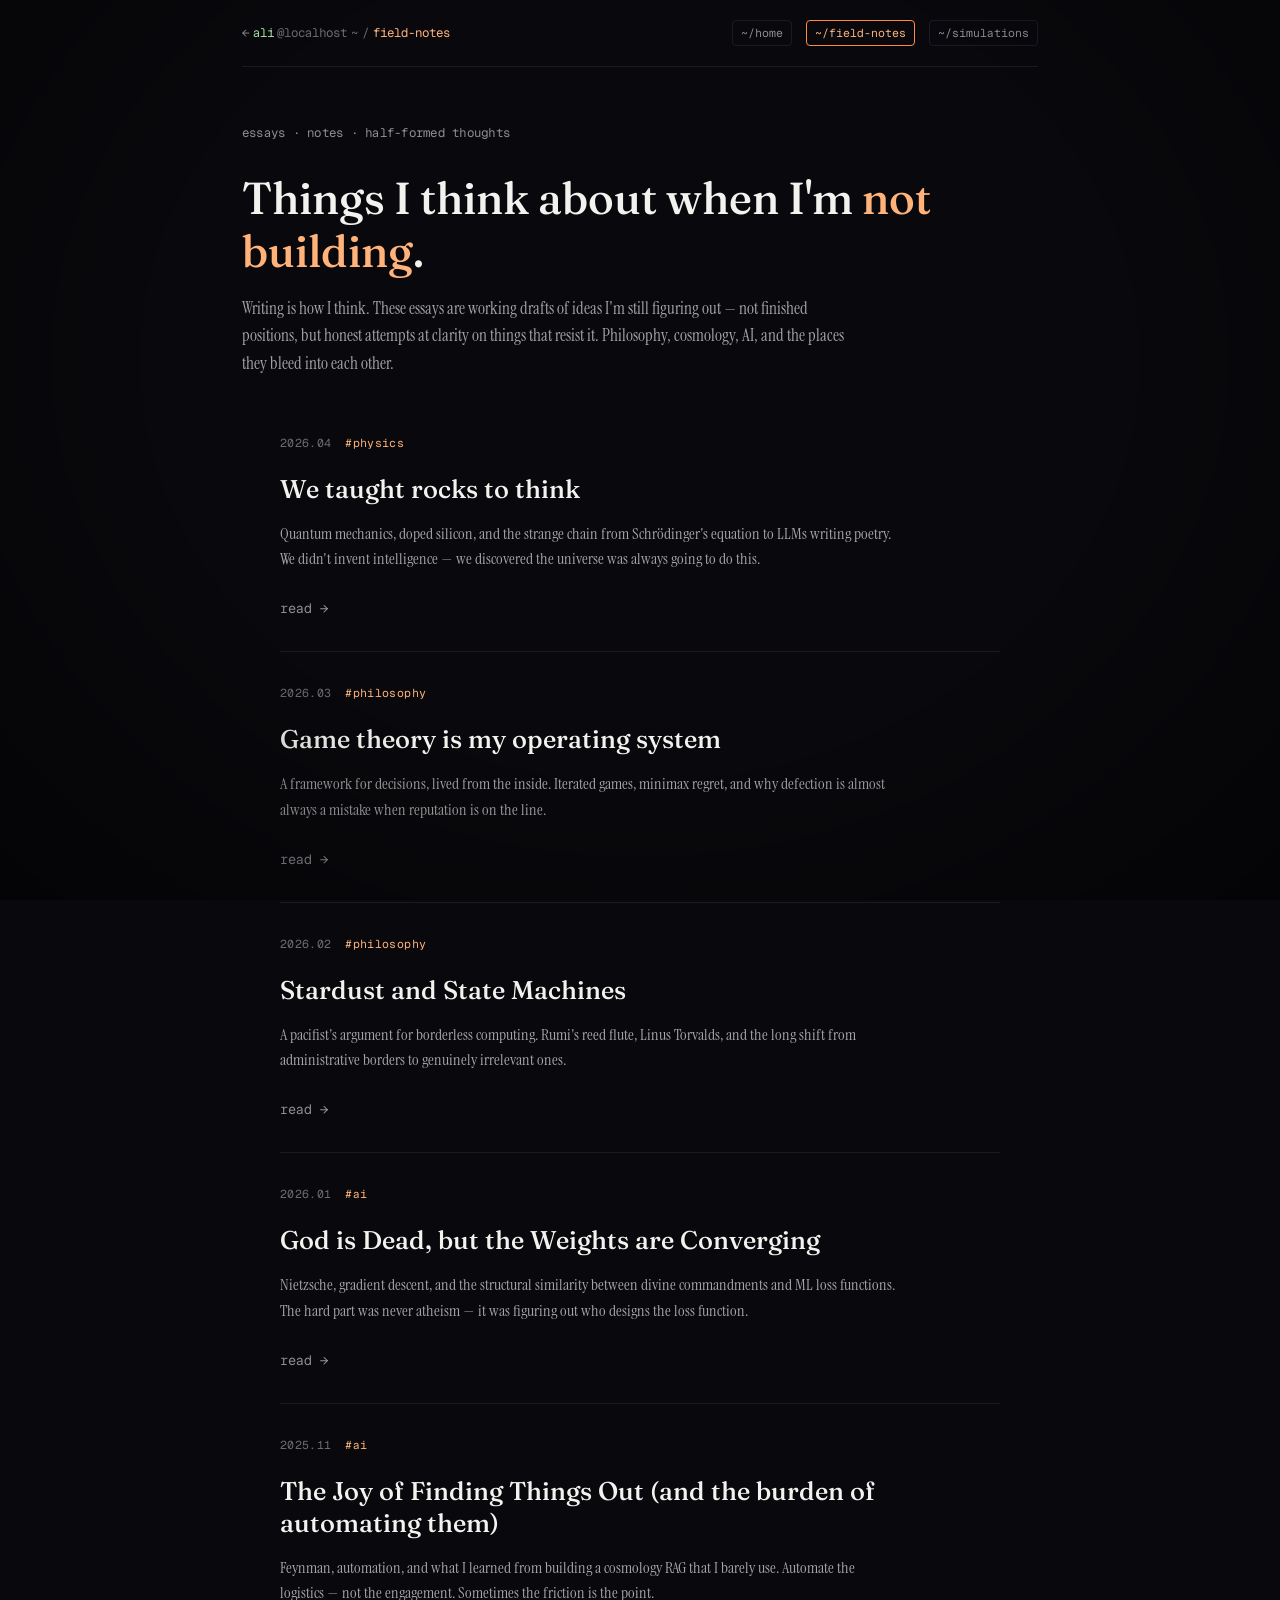
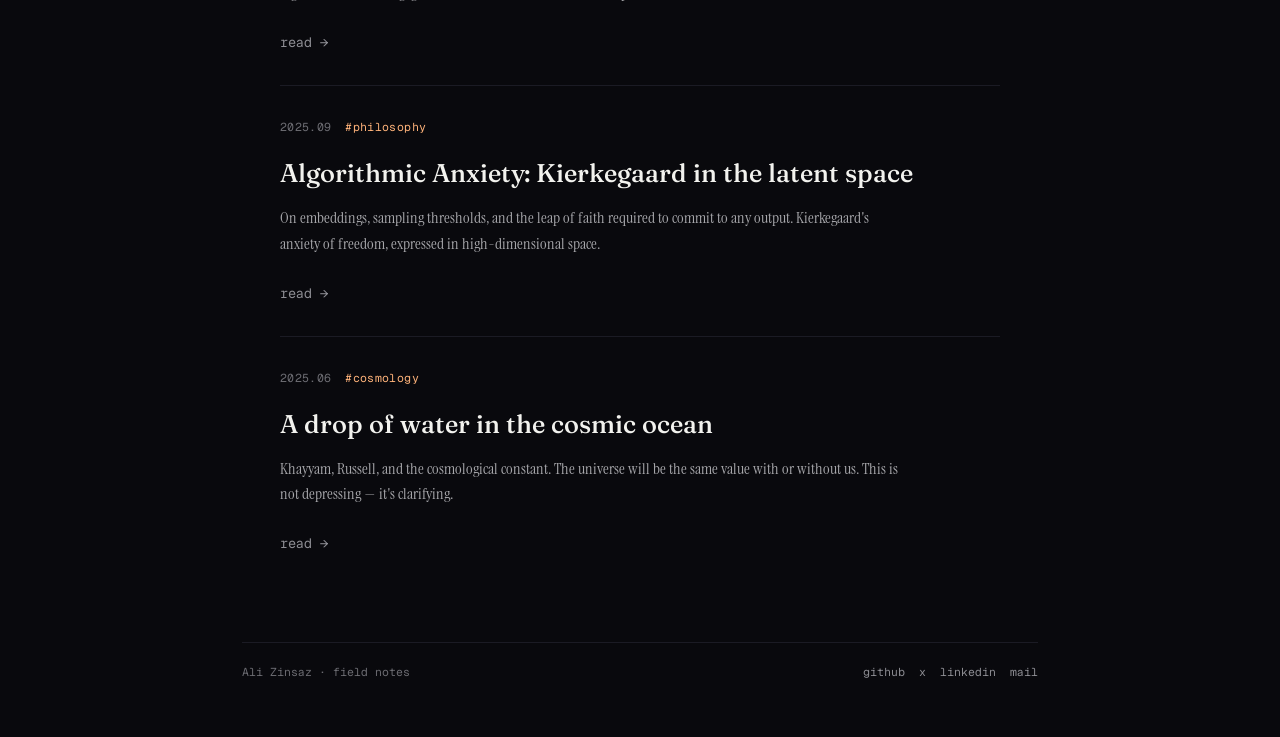
==== field-notes/index.html @ 1e5ad289 "Good Old First Commit" ====
<!doctype html>
<html lang="en">
<head>
  <meta charset="utf-8" />
  <meta name="viewport" content="width=device-width, initial-scale=1" />
  <title>Field Notes — Ali Zinsaz</title>
  <meta name="description" content="Essays on philosophy, AI, physics, cosmology, and the things I think about when I'm not building things." />
  <meta name="color-scheme" content="dark" />

  <meta property="og:type" content="website" />
  <meta property="og:title" content="Field Notes — Ali Zinsaz" />
  <meta property="og:description" content="Essays on philosophy, AI, physics, and the boundaries between them." />

  <link rel="preconnect" href="https://fonts.googleapis.com">
  <link rel="preconnect" href="https://fonts.gstatic.com" crossorigin>
  <link href="https://fonts.googleapis.com/css?family=Fraunces:400,500,600,400italic|Instrument+Serif:400,400italic|Geist:400,500,600,700|Geist+Mono:400,500,600&display=swap" rel="stylesheet">

  <link rel="stylesheet" href="../css/tokens.css" />
  <link rel="stylesheet" href="../css/layout.css" />
  <link rel="stylesheet" href="../css/effects.css" />
  <link rel="stylesheet" href="../css/pages.css" />
</head>
<body>

  <a class="skip-link" href="#main">skip to content</a>

  <main id="main" class="pg-page">

    <nav class="pg-nav" aria-label="site navigation">
      <div class="pg-breadcrumb">
        <a href="../index.html" class="pg-back" aria-label="home">←</a>
        <span class="pb-host">ali</span><span class="pb-sep">@localhost</span>
        <span class="pb-sep">~</span><span class="pb-sep">/</span><span class="pb-path">field-notes</span>
      </div>
      <div class="pg-worlds" role="list">
        <a href="../index.html" role="listitem">~/home</a>
        <a href="index.html" class="active" role="listitem">~/field-notes</a>
        <a href="../simulations/index.html" role="listitem">~/simulations</a>
      </div>
    </nav>

    <header class="pg-hero">
      <p class="pg-hero-id">essays · notes · half-formed thoughts</p>
      <h1>Things I think about when I'm <span class="ac">not building</span>.</h1>
      <p class="pg-hero-lede">
        Writing is how I think. These essays are working drafts of ideas I'm still figuring out —
        not finished positions, but honest attempts at clarity on things that resist it.
        Philosophy, cosmology, AI, and the places they bleed into each other.
      </p>
    </header>

    <section class="pg-postlist" id="postlist" aria-label="essays"></section>

    <footer class="pg-footer">
      <span>Ali Zinsaz · field notes</span>
      <nav class="pg-footer-links" aria-label="social">
        <a href="https://github.com/azinsaz" target="_blank" rel="noopener me">github</a>
        <a href="https://x.com/azinsaz" target="_blank" rel="noopener me">x</a>
        <a href="https://www.linkedin.com/in/ali-zinsaz/" target="_blank" rel="noopener me">linkedin</a>
        <a href="mailto:azinsaz@gmail.com">mail</a>
      </nav>
    </footer>

  </main>

  <script src="../js/data.js"></script>
  <script>
    (function () {
      const list = document.getElementById('postlist');
      list.innerHTML = DATA.essays.map(e => `
        <a class="pg-postcard" href="${e.href.replace('field-notes/', '')}">
          <div class="pg-postcard-meta">
            <span>${e.date}</span>
            <span class="tag">#${e.tag}</span>
          </div>
          <h2 class="pg-postcard-h">${e.title}</h2>
          <p class="pg-postcard-excerpt">${e.excerpt || ''}</p>
          <span class="pg-postcard-arrow">read →</span>
        </a>
      `).join('');
    })();
  </script>
</body>
</html>
---- css/tokens.css ----
/* ─────────────────────────────────────────────────────
   tokens.css — design tokens, reset, base typography
───────────────────────────────────────────────────── */

:root {
  /* ── Surfaces ── named for the cosmic depth they represent ── */
  --void:       #09090d;  /* background of background */
  --subatomic:  #0d0d12;  /* cards, sidebar paint */
  --dust:       #12121a;  /* interactive surfaces */
  --nebula:     #1a1a24;  /* pressed states, pills */

  /* ── Hairlines ── the thin lines that hold the universe together ── */
  --horizon:    #1b1b24;  /* default hairline */
  --parallax:   #262632;  /* emphasized rule */

  /* ── Light ── text at decreasing luminosity ── */
  --photon:     #f2f2ee;  /* primary text */
  --starlight:  #a6a6aa;  /* secondary text */
  --moonlight:  #8d8d93;  /* tertiary text — AA on void (5.5:1) and on dust/nebula */
  --cmb:        #6c6c72;  /* faint; reserved for non-text decoration only */

  /* ── Back-compat aliases so existing declarations keep working ── */
  --bg:     var(--void);
  --bg-1:   var(--subatomic);
  --bg-2:   var(--dust);
  --bg-3:   var(--nebula);
  --rule:   var(--horizon);
  --rule-2: var(--parallax);
  --fg:     var(--photon);
  --fg-2:   var(--starlight);
  --fg-3:   var(--moonlight);
  --fg-4:   var(--cmb);

  /* Accent — saturated amber (active, pending, warning) */
  --accent:      #ff8a3c;
  --accent-2:    #e06a1a;
  --accent-text: #ffb37a;
  --accent-g:    rgba(255, 138, 60, 0.14);  /* glow */
  --accent-d:    rgba(255, 138, 60, 0.28);  /* dim */

  /* Secondary — phosphor green (ok, stable, settled) */
  --ok:          #84e88a;
  --ok-text:     #a8efaa;
  --ok-g:        rgba(132, 232, 138, 0.12);
  --ok-d:        rgba(132, 232, 138, 0.22);

  /* Fonts */
  --font-ui:      'Geist', -apple-system, BlinkMacSystemFont, "Segoe UI", sans-serif;
  --font-display: 'Fraunces', 'Instrument Serif', Georgia, serif;
  --font-serif:   'Instrument Serif', Georgia, serif;
  --font-mono:    'Geist Mono', ui-monospace, "SF Mono", Menlo, Consolas, monospace;

  /* Easing + motion */
  --ease: cubic-bezier(0.2, 0.7, 0.2, 1);

  /* Density: tight */
  --gap-xxs: 4px;
  --gap-xs:  6px;
  --gap-s:   10px;
  --gap-m:   14px;
  --gap-l:   20px;
  --gap-xl:  32px;
  --gap-xxl: 56px;

  /* Dimensions */
  --sb-w:    280px;
  --main-w:  860px;
  --content-w: 860px;
}

/* ── Reset ─────────────────────────────────────── */
*, *::before, *::after { box-sizing: border-box; }
html, body { margin: 0; padding: 0; }
button { background: none; border: 0; padding: 0; color: inherit; font: inherit; cursor: pointer; }
input { font: inherit; color: inherit; }
ul, ol { margin: 0; padding: 0; list-style: none; }
a { color: inherit; text-decoration: none; }

/* ── Base ──────────────────────────────────────── */
html {
  background: var(--bg);
  color-scheme: dark;
}
body {
  background: var(--bg);
  color: var(--fg);
  font-family: var(--font-ui);
  font-size: 15px;
  line-height: 1.55;
  -webkit-font-smoothing: antialiased;
  -moz-osx-font-smoothing: grayscale;
  font-feature-settings: 'ss01', 'ss02';
  min-height: 100vh;
  overflow-x: hidden;
}

::selection { background: var(--accent); color: #0a0500; }

/* Scrollbars (main) */
::-webkit-scrollbar { width: 8px; height: 8px; }
::-webkit-scrollbar-track { background: transparent; }
::-webkit-scrollbar-thumb { background: var(--rule-2); border-radius: 4px; }
::-webkit-scrollbar-thumb:hover { background: var(--fg-4); }

/* Focus */
:focus-visible {
  outline: 2px solid var(--accent);
  outline-offset: 2px;
  border-radius: 2px;
}
.terminal:focus-within { outline: none; }
input:focus { outline: none; }

/* Skip link (a11y) */
.skip-link {
  position: absolute;
  left: -9999px;
  top: 0;
  padding: 10px 16px;
  background: var(--accent);
  color: #0a0500;
  font-family: var(--font-mono);
  font-size: 12px;
  font-weight: 600;
  z-index: 999;
  border-radius: 0 0 4px 0;
}
.skip-link:focus { left: 0; }

/* Reduced motion */
@media (prefers-reduced-motion: reduce) {
  *, *::before, *::after {
    animation-duration: 0.01ms !important;
    animation-iteration-count: 1 !important;
    transition-duration: 0.01ms !important;
    scroll-behavior: auto !important;
  }
}

/* kbd base */
kbd {
  font-family: var(--font-mono);
  font-size: 10.5px;
  background: var(--bg-2);
  border: 1px solid var(--rule-2);
  padding: 1px 5px;
  border-radius: 3px;
  color: var(--fg-2);
  vertical-align: baseline;
  letter-spacing: 0.02em;
}
---- css/layout.css ----
/* ─────────────────────────────────────────────────────
   layout.css — page structure & components
───────────────────────────────────────────────────── */

/* ══ Page ══════════════════════════════════════════════ */
.page {
  min-height: 100vh;
  position: relative;
  background: transparent;
}

/* ══ Kernel window — floating OS-style window ═══════════
   Sits bottom-right with macOS-style traffic-light buttons. Three states:
     default   — full window with title bar + log + uptime footer
     .is-min   — minimized; only the title bar is visible
     .is-closed — completely hidden (reopener button shown instead)
     .is-max   — expanded to a larger size
*/
.kwin {
  position: fixed;
  bottom: 22px;
  right: 22px;
  z-index: 60;
  width: 300px;
  background: color-mix(in srgb, var(--bg-1) 95%, transparent);
  backdrop-filter: blur(12px);
  -webkit-backdrop-filter: blur(12px);
  border: 1px solid var(--rule-2);
  border-radius: 8px;
  box-shadow:
    0 1px 0 rgba(255, 255, 255, 0.03) inset,
    0 28px 60px -24px rgba(0, 0, 0, 0.75);
  overflow: hidden;
  font-family: var(--font-mono);
  transition:
    width 0.28s var(--ease),
    height 0.28s var(--ease),
    top 0.28s var(--ease),
    left 0.28s var(--ease),
    bottom 0.28s var(--ease),
    right 0.28s var(--ease),
    transform 0.28s var(--ease),
    border-radius 0.28s var(--ease);
  display: flex;
  flex-direction: column;
}
.kwin.is-closed { display: none; }
.kwin.is-min .kwin-body { display: none; }

/* ── Backdrop ── shown only with the modal-expanded window */
.kwin-backdrop {
  position: fixed;
  inset: 0;
  z-index: 65;
  background: rgba(6, 6, 10, 0.55);
  backdrop-filter: blur(6px);
  -webkit-backdrop-filter: blur(6px);
  animation: kwinBackdropIn 0.22s var(--ease);
}
.kwin-backdrop[hidden] { display: none; }
@keyframes kwinBackdropIn { from { opacity: 0; } to { opacity: 1; } }

/* ── Expanded modal state ── centered, larger fonts, more breathing room */
.kwin.is-max {
  top: 50%;
  left: 50%;
  bottom: auto;
  right: auto;
  transform: translate(-50%, -50%);
  width: min(760px, calc(100vw - 48px));
  z-index: 70;
  border-radius: 10px;
  box-shadow:
    0 1px 0 rgba(255, 255, 255, 0.04) inset,
    0 36px 100px rgba(0, 0, 0, 0.75),
    0 0 0 1px rgba(255, 138, 60, 0.06);
}
.kwin.is-max .kwin-bar {
  padding: 12px 18px;
  gap: 16px;
}
.kwin.is-max .kw-light {
  width: 14px; height: 14px;
}
.kwin.is-max .kw-light .kw-glyph { font-size: 11px; }
.kwin.is-max .kwin-title { font-size: 12.5px; letter-spacing: 0.06em; }
.kwin.is-max .kwin-status { font-size: 10px; }
.kwin.is-max .kwin-log {
  max-height: 62vh;
  font-size: 14px;
  line-height: 1.8;
  padding: 22px 28px 18px;
}
.kwin.is-max .kwin-foot {
  padding: 12px 28px 16px;
  font-size: 12.5px;
}
.kwin.is-max .kwin-uptime::after {
  font-size: 12px;
}
.kwin::before {
  content: '';
  position: absolute;
  top: 0; left: 0; right: 0;
  height: 1px;
  background: linear-gradient(90deg, transparent, var(--accent-d), transparent);
  pointer-events: none;
  z-index: 2;
}

/* Title bar */
.kwin-bar {
  display: flex;
  align-items: center;
  gap: 12px;
  padding: 8px 12px;
  background: color-mix(in srgb, var(--bg-2) 80%, transparent);
  border-bottom: 1px solid var(--rule);
  user-select: none;
}
.kwin.is-min .kwin-bar { border-bottom: 0; }

/* Traffic-light buttons */
.kwin-traffic {
  display: inline-flex;
  align-items: center;
  gap: 8px;
  flex-shrink: 0;
}
.kw-light {
  width: 12px;
  height: 12px;
  padding: 0;
  border-radius: 50%;
  border: 1px solid rgba(0, 0, 0, 0.25);
  cursor: pointer;
  display: inline-flex;
  align-items: center;
  justify-content: center;
  transition: filter 0.12s var(--ease);
  position: relative;
  flex-shrink: 0;
}
.kw-light .kw-glyph {
  font-size: 9.5px;
  line-height: 1;
  color: rgba(0, 0, 0, 0.55);
  font-weight: 700;
  opacity: 0;
  transition: opacity 0.12s var(--ease);
  pointer-events: none;
  font-family: ui-monospace, "SF Mono", Menlo, monospace;
}
.kwin-traffic:hover .kw-light .kw-glyph,
.kw-light:focus-visible .kw-glyph { opacity: 1; }
.kw-close { background: #ff5f57; }
.kw-min   { background: #febc2e; }
.kw-max   { background: #28c840; }
.kw-light:hover { filter: brightness(1.1); }
.kw-light:focus-visible {
  outline: 2px solid var(--accent);
  outline-offset: 2px;
}

/* Title text + status */
.kwin-title {
  flex: 1;
  text-align: center;
  color: var(--fg-2);
  font-size: 10.5px;
  letter-spacing: 0.04em;
  white-space: nowrap;
  overflow: hidden;
  text-overflow: ellipsis;
}
.kwin-status {
  flex-shrink: 0;
  font-size: 9px;
  letter-spacing: 0.14em;
  text-transform: uppercase;
  color: var(--fg-4);
}
.kwin-status:empty { display: none; }

/* When minimized, dim the status and let the static title carry the bar. */
.kwin.is-min .kwin-status { display: none; }
.kwin.is-min .kwin-bar    { cursor: pointer; }

/* Body */
.kwin-body {
  display: flex;
  flex-direction: column;
  min-height: 0;
}
.kwin-log {
  max-height: 240px;
  overflow-y: auto;
  scroll-behavior: smooth;
  padding: 10px 14px 8px;
  font-size: 10.5px;
  line-height: 1.7;
  color: var(--fg-3);
  font-variant-numeric: tabular-nums;
}
.kwin.is-max .kwin-log { max-height: 380px; }
.kwin-log::-webkit-scrollbar { width: 4px; }
.kwin-log::-webkit-scrollbar-track { background: transparent; }
.kwin-log::-webkit-scrollbar-thumb { background: var(--rule-2); border-radius: 2px; }

.kwin-foot {
  padding: 8px 14px 10px;
  border-top: 1px solid var(--rule);
  font-size: 10px;
  color: var(--fg-3);
  letter-spacing: 0.04em;
  font-variant-numeric: tabular-nums;
  display: flex;
  align-items: baseline;
  gap: 8px;
  white-space: nowrap;
  background: color-mix(in srgb, var(--bg-2) 35%, transparent);
}
.kwin-uptime { color: var(--fg-2); }
.kwin-uptime::after {
  content: ' · since the bang';
  color: var(--fg-4);
  letter-spacing: 0.02em;
  margin-left: 2px;
}

/* Reopener button — only visible when window is closed */
.kwin-reopen {
  position: fixed;
  bottom: 22px;
  right: 22px;
  z-index: 60;
  display: inline-flex;
  align-items: center;
  gap: 8px;
  padding: 8px 14px;
  background: var(--bg-1);
  border: 1px solid var(--rule-2);
  border-radius: 999px;
  color: var(--fg-2);
  font-family: var(--font-mono);
  font-size: 10.5px;
  letter-spacing: 0.06em;
  cursor: pointer;
  text-transform: uppercase;
  transition: border-color 0.15s var(--ease), color 0.15s var(--ease);
}
.kwin-reopen:hover,
.kwin-reopen:focus-visible {
  border-color: var(--accent);
  color: var(--fg);
}
.kwin-reopen-dot {
  width: 6px; height: 6px;
  border-radius: 50%;
  background: var(--accent);
  box-shadow: 0 0 6px var(--accent-d);
  animation: pulse 2.4s var(--ease) infinite;
}
.kwin-reopen[hidden] { display: none; }

/* sb-line classes still used by sidebar.js when injecting log entries */
.sb-line { word-break: break-word; }
.sb-line.acc  { color: var(--accent-text); }
.sb-line.mute { color: var(--fg-4); }
.sb-line.fg   { color: var(--fg-2); }
.sb-line.ok   { color: var(--ok-text); }

/* ══ Main column ════════════════════════════════════ */
.main {
  position: relative;
  z-index: 1;
  display: flex;
  flex-direction: column;
  min-width: 0;
  width: 100%;
}

/* Top bar */
.topbar {
  position: sticky;
  top: 0;
  z-index: 10;
  display: flex;
  align-items: center;
  gap: 12px;
  padding: 11px 24px;
  border-bottom: 1px solid var(--rule);
  background: var(--bg);
  font-family: var(--font-mono);
  font-size: 10.5px;
  color: var(--fg-3);
  letter-spacing: 0.06em;
  min-height: 46px;
}
.brand {
  font-family: var(--font-display);
  font-size: 13px;
  font-weight: 600;
  letter-spacing: -0.01em;
  color: var(--fg);
  display: inline-flex;
  align-items: center;
  gap: 8px;
  text-decoration: none;
}
.brand-dot {
  width: 6px; height: 6px;
  border-radius: 50%;
  background: var(--accent);
  box-shadow: 0 0 8px var(--accent-d);
}
.topbar-sep { color: var(--rule-2); }
.topbar-role { color: var(--fg-3); }
.topbar-spacer { flex: 1; }
.topbar-clock { color: var(--fg-2); font-variant-numeric: tabular-nums; }

.topbar-search {
  display: inline-flex;
  align-items: center;
  gap: 10px;
  min-width: 240px;
  padding: 5px 10px;
  background: transparent;
  border: 1px solid var(--rule-2);
  border-radius: 3px;
  color: var(--fg-2);
  font-family: var(--font-mono);
  font-size: 10.5px;
  cursor: pointer;
  transition: border-color 0.15s var(--ease), color 0.15s var(--ease);
  letter-spacing: 0.03em;
}
.topbar-search:hover,
.topbar-search:focus-visible {
  border-color: var(--accent);
  color: var(--fg);
}
.ts-glyph { color: var(--fg-3); font-size: 12px; }
.ts-label { flex: 1; text-align: left; }
.ts-key { color: var(--fg-4); }

/* ══ Main content ═══════════════════════════════════ */
.main-content {
  flex: 1;
}

/* Hero */
.hero {
  max-width: var(--main-w);
  margin: 0 auto;
  padding: 96px 36px 48px;
  position: relative;
  z-index: 2;
}

.hero-id {
  margin: 0 0 18px;
  font-family: var(--font-mono);
  font-size: 10.5px;
  letter-spacing: 0.18em;
  text-transform: uppercase;
  color: var(--fg-3);
  display: flex;
  align-items: center;
  gap: 10px;
}
.hero-id::before {
  content: '—';
  color: var(--accent);
  font-size: 14px;
  letter-spacing: 0;
}

.hero-h {
  font-family: var(--font-display);
  font-weight: 400;
  font-size: clamp(38px, 6.2vw, 64px);
  line-height: 1.02;
  letter-spacing: -0.024em;
  color: var(--fg);
  margin: 0 0 36px;
  max-width: 20ch;
  font-variation-settings: "opsz" 144, "SOFT" 30;
}
.hero-h .ac {
  color: var(--accent);
  font-style: italic;
  font-weight: 400;
  font-variation-settings: "opsz" 144, "SOFT" 100;
}

/* Terminal card */
.terminal {
  background: var(--bg-1);
  border: 1px solid var(--rule-2);
  border-radius: 6px;
  overflow: hidden;
  position: relative;
  box-shadow:
    0 1px 0 rgba(255,255,255,0.03) inset,
    0 24px 60px -30px rgba(0,0,0,0.7);
}
.terminal::before {
  content: '';
  position: absolute;
  top: 0; left: 0; right: 0;
  height: 1px;
  background: linear-gradient(90deg, transparent, var(--accent-d), transparent);
  pointer-events: none;
}

.terminal-bar {
  display: flex;
  align-items: center;
  padding: 9px 16px;
  background: var(--bg-2);
  border-bottom: 1px solid var(--rule);
  font-family: var(--font-mono);
  font-size: 11px;
  color: var(--fg-3);
  letter-spacing: 0.03em;
  user-select: none;
}
.t-pill {
  display: inline-flex;
  align-items: center;
  gap: 6px;
  padding: 2px 9px;
  background: var(--bg-3);
  border: 1px solid var(--accent-d);
  border-radius: 10px;
  font-size: 9px;
  letter-spacing: 0.12em;
  color: var(--accent);
  text-transform: uppercase;
  margin-right: 10px;
}
.t-pill-dot {
  width: 5px; height: 5px;
  border-radius: 50%;
  background: var(--accent);
  box-shadow: 0 0 6px var(--accent-d);
}
.t-title {
  flex: 1;
  text-align: center;
  color: var(--fg-2);
  font-family: var(--font-mono);
  font-size: 11px;
  font-weight: 400;
  margin: 0;
  letter-spacing: 0.03em;
}
.t-at { color: var(--accent); }
.t-shell { color: var(--fg-4); font-size: 10px; }

.terminal-body {
  padding: 18px 22px 12px;
  height: 360px;
  overflow-y: auto;
  font-family: var(--font-mono);
  font-size: 13px;
  line-height: 1.6;
  scroll-behavior: smooth;
  display: flex;
  flex-direction: column;
}
.terminal-body > * { flex-shrink: 0; }
.terminal-body .t-prompt { margin-top: auto; }
.terminal-body::-webkit-scrollbar { width: 4px; }
.terminal-body::-webkit-scrollbar-thumb { background: var(--rule-2); }

/* Terminal output styles */
.t-line { word-break: break-word; }
.t-line.mute { color: var(--fg-3); }
.t-line.fg { color: var(--fg); }
.t-line.acc { color: var(--accent-text); }
.t-line.ok { color: var(--ok-text); }
.t-line.dim { color: var(--fg-4); }

.t-cmd-echo { color: var(--fg); }
.t-cmd-echo .ps { color: var(--accent); margin-right: 8px; }

.t-out { padding: 4px 0 10px; }

.t-kv {
  display: grid;
  grid-template-columns: 100px 1fr;
  gap: 10px;
  padding: 3px 0;
  color: var(--fg-2);
  font-size: 12.5px;
}
.t-kv .k { color: var(--fg-3); letter-spacing: 0.03em; }
.t-kv .v { color: var(--fg); }
.t-kv .v.acc { color: var(--accent); }
.t-kv .v a {
  color: var(--fg);
  text-decoration: none;
  border-bottom: 1px dashed var(--rule-2);
  transition: color 0.12s, border-color 0.12s;
}
.t-kv .v a:hover { color: var(--accent); border-bottom-color: var(--accent); }

.t-list .row {
  display: grid;
  grid-template-columns: 170px 1fr auto;
  gap: 14px;
  padding: 4px 0;
  color: var(--fg-2);
  font-size: 12.5px;
  align-items: baseline;
}
.t-list .row .slug { color: var(--fg); }
.t-list .row .yr { color: var(--fg-3); font-size: 11px; }

.t-essays .er {
  display: grid;
  grid-template-columns: 72px 1fr auto;
  gap: 14px;
  padding: 4px 0;
  font-size: 12.5px;
  align-items: baseline;
}
.t-essays .er .d { color: var(--fg-3); font-size: 11px; }
.t-essays .er .t { color: var(--fg); cursor: pointer; }
.t-essays .er .t:hover { color: var(--accent); }
.t-essays .er .tg { color: var(--fg-3); font-size: 10.5px; text-align: right; }

.t-bel {
  padding: 4px 0 0;
  margin: 0;
}
.t-bel li {
  padding: 3px 0;
  color: var(--fg-2);
  padding-left: 16px;
  font-size: 12.5px;
  position: relative;
}
.t-bel li::before {
  content: '→';
  position: absolute;
  left: 0;
  color: var(--accent);
}

/* Live prompt inside terminal */
.t-prompt {
  display: flex;
  align-items: center;
  gap: 8px;
  padding-top: 8px;
  border-top: 1px solid var(--rule);
  margin-top: 6px;
  font-family: var(--font-mono);
  font-size: 13px;
  color: var(--fg);
}
.t-prompt .ps {
  color: var(--accent);
  flex-shrink: 0;
  user-select: none;
}
.t-prompt .ps .tilde { color: var(--fg-3); }
.t-prompt input {
  flex: 1;
  background: transparent;
  border: 0;
  outline: 0;
  color: var(--fg);
  font-family: var(--font-mono);
  font-size: 13px;
  padding: 4px 0;
  caret-color: var(--accent);
  min-width: 0;
}
.t-prompt input::placeholder { color: var(--fg-4); }
.t-prompt .caret {
  display: none;
  width: 8px;
  height: 15px;
  background: var(--accent);
  box-shadow: 0 0 6px var(--accent-d);
}
.t-prompt.busy .caret { display: inline-block; }
.t-prompt.busy input { opacity: 0.5; pointer-events: none; }

/* Chip row */
.chips {
  margin-top: 20px;
  display: flex;
  align-items: center;
  gap: 10px;
  flex-wrap: wrap;
}
.chip {
  padding: 6px 14px;
  background: var(--bg-1);
  border: 1px solid var(--rule-2);
  color: var(--fg-2);
  font-family: var(--font-mono);
  font-size: 12px;
  border-radius: 999px;
  display: inline-flex;
  align-items: center;
  gap: 8px;
  transition: all 0.15s var(--ease);
  letter-spacing: 0.01em;
}
.chip:hover,
.chip:focus-visible {
  color: var(--accent);
  border-color: var(--accent);
  box-shadow: 0 0 0 3px var(--accent-g);
}
.chip.pressed {
  background: var(--accent);
  color: #0a0500;
  border-color: var(--accent);
  box-shadow: 0 0 16px var(--accent-d);
}
.chip kbd {
  font-family: var(--font-mono);
  font-size: 10px;
  color: var(--fg-3);
  background: var(--bg-2);
  border: 1px solid var(--rule-2);
  padding: 0 5px;
  border-radius: 3px;
}
.chip:hover kbd,
.chip:focus-visible kbd {
  color: var(--accent);
  border-color: var(--accent-d);
}
.chip.pressed kbd {
  background: rgba(10, 5, 0, 0.25);
  color: #0a0500;
  border-color: transparent;
}
.chip-sep {
  color: var(--rule-2);
  font-family: var(--font-mono);
  font-size: 12px;
  padding: 0 4px;
}

.hero-hint {
  margin: 18px 0 0;
  font-family: var(--font-mono);
  font-size: 11px;
  color: var(--fg-3);
  letter-spacing: 0.04em;
}
.hero-hint .hint-sep { color: var(--fg-4); margin: 0 6px; }

/* ══ Below fold ══════════════════════════════════════ */
.below {
  max-width: var(--content-w);
  margin: 0 auto;
  padding: 64px 36px 72px;
  position: relative;
  z-index: 2;
}

.sec { margin-bottom: 52px; }
.sec:last-child { margin-bottom: 0; }

.sec-hd {
  display: flex;
  align-items: baseline;
  justify-content: space-between;
  padding-bottom: 12px;
  margin-bottom: 20px;
  border-bottom: 1px solid var(--rule);
}
.sec-hd h2 {
  font-family: var(--font-display);
  font-weight: 400;
  font-size: 26px;
  letter-spacing: -0.012em;
  color: var(--fg);
  margin: 0;
  font-variation-settings: "opsz" 48;
}
.sec-meta {
  font-family: var(--font-mono);
  font-size: 10.5px;
  color: var(--fg-3);
  letter-spacing: 0.1em;
  text-transform: uppercase;
}
.sec-meta a { color: var(--fg-3); transition: color 0.12s; }
.sec-meta a:hover { color: var(--accent); }

.essay {
  display: grid;
  grid-template-columns: 92px 1fr auto;
  gap: 16px;
  padding: 13px 0;
  border-bottom: 1px solid var(--rule);
  align-items: baseline;
  color: inherit;
  cursor: pointer;
  transition: padding-left 0.2s var(--ease);
  position: relative;
}
.essay:hover { padding-left: 10px; border-bottom-color: var(--rule-2); }
.essay::before {
  content: '';
  position: absolute;
  left: -14px; top: 50%;
  width: 5px; height: 5px;
  border-radius: 50%;
  background: var(--accent);
  opacity: 0;
  transform: translateY(-50%) scale(0);
  transition: opacity 0.22s var(--ease), transform 0.22s var(--ease);
}
.essay:hover::before,
.essay:focus-visible::before {
  opacity: 1;
  transform: translateY(-50%) scale(1);
}
.essay-d {
  font-family: var(--font-mono);
  font-size: 11.5px;
  color: var(--fg-3);
  letter-spacing: 0.03em;
}
.essay-t {
  font-family: var(--font-ui);
  font-size: 15.5px;
  color: var(--fg);
  letter-spacing: -0.005em;
  transition: color 0.15s;
}
.essay:hover .essay-t,
.essay:focus-visible .essay-t { color: var(--accent); }
.essay-tag {
  font-family: var(--font-mono);
  font-size: 10.5px;
  color: var(--fg-3);
  letter-spacing: 0.03em;
}

.work {
  display: grid;
  grid-template-columns: 170px 1fr auto;
  gap: 16px;
  padding: 12px 0;
  border-bottom: 1px dashed var(--rule);
  align-items: baseline;
  font-family: var(--font-mono);
  font-size: 13px;
  transition: padding-left 0.2s var(--ease);
  cursor: pointer;
}
.work:hover { padding-left: 10px; }
.work-slug { color: var(--fg); letter-spacing: -0.003em; }
.work:hover .work-slug { color: var(--accent); }
.work-role { color: var(--fg-2); font-family: var(--font-ui); font-size: 14px; }
.work-year { color: var(--fg-3); font-size: 11px; letter-spacing: 0.03em; }

/* ══ Experiments section ═══════════════════════════════ */
.sec-exp .exp {
  display: grid;
  gap: 18px;
}

.exp-tabs {
  display: flex;
  flex-wrap: wrap;
  gap: 6px;
  padding-bottom: 6px;
  border-bottom: 1px dashed var(--rule);
}
.exp-tab {
  padding: 5px 12px;
  font-family: var(--font-mono);
  font-size: 11px;
  letter-spacing: 0.04em;
  color: var(--fg-3);
  border: 1px solid transparent;
  border-radius: 999px;
  cursor: pointer;
  transition: color 0.15s var(--ease), border-color 0.15s var(--ease), background 0.15s var(--ease);
}
.exp-tab:hover {
  color: var(--fg);
  border-color: var(--rule-2);
}
.exp-tab[aria-selected="true"] {
  color: var(--accent);
  border-color: var(--accent-d);
  background: var(--accent-g);
}

.exp-stage {
  position: relative;
  width: 100%;
  height: 300px;
  background:
    radial-gradient(ellipse at 50% 70%, color-mix(in srgb, var(--bg-1) 92%, var(--accent) 8%) 0%, var(--bg-1) 55%, var(--bg) 100%);
  border: 1px solid var(--rule-2);
  border-radius: 4px;
  overflow: hidden;
  box-shadow:
    0 1px 0 rgba(255,255,255,0.025) inset,
    0 24px 60px -30px rgba(0,0,0,0.7);
}
.exp-stage::before {
  content: '';
  position: absolute;
  top: 0; left: 0; right: 0;
  height: 1px;
  background: linear-gradient(90deg, transparent, var(--accent-d), transparent);
  z-index: 2;
  pointer-events: none;
}
#exp-canvas {
  display: block;
  width: 100%;
  height: 100%;
}
.exp-readout {
  position: absolute;
  top: 12px; left: 14px;
  display: flex;
  align-items: baseline;
  gap: 12px;
  z-index: 3;
  pointer-events: none;
  font-family: var(--font-mono);
  font-size: 9.5px;
  letter-spacing: 0.16em;
  text-transform: uppercase;
  color: var(--fg-3);
}
.exp-readout-name { color: var(--fg-2); }
.exp-readout-meta {
  font-size: 9px;
  letter-spacing: 0.06em;
  text-transform: none;
  color: var(--fg-3);
  font-variant-numeric: tabular-nums;
}

.exp-controls {
  display: grid;
  grid-template-columns: repeat(auto-fit, minmax(200px, 1fr));
  gap: 14px 24px;
  padding: 14px 16px;
  border: 1px solid var(--rule);
  border-radius: 4px;
  background: var(--bg-1);
}
.exp-controls:empty { display: none; }
.exp-control {
  display: grid;
  grid-template-columns: 1fr auto;
  align-items: center;
  gap: 4px 10px;
  font-family: var(--font-mono);
  font-size: 11px;
  color: var(--fg-3);
}
.exp-control-label {
  letter-spacing: 0.04em;
  color: var(--fg-2);
}
.exp-control-val {
  color: var(--accent);
  font-variant-numeric: tabular-nums;
  font-size: 11px;
  letter-spacing: 0.02em;
}
.exp-control-slider {
  grid-column: 1 / -1;
  width: 100%;
  margin-top: 2px;
  appearance: none;
  -webkit-appearance: none;
  height: 2px;
  background: linear-gradient(
    to right,
    var(--accent) 0%,
    var(--accent) calc(var(--p, 0) * 100%),
    var(--rule-2) calc(var(--p, 0) * 100%),
    var(--rule-2) 100%
  );
  border-radius: 1px;
  outline: none;
  cursor: pointer;
}
.exp-control-slider::-webkit-slider-thumb {
  -webkit-appearance: none;
  width: 10px;
  height: 10px;
  background: var(--accent);
  border-radius: 50%;
  cursor: grab;
  border: 2px solid var(--bg-1);
  box-shadow: 0 0 8px var(--accent-d);
}
.exp-control-slider::-moz-range-thumb {
  width: 10px;
  height: 10px;
  background: var(--accent);
  border-radius: 50%;
  cursor: grab;
  border: 2px solid var(--bg-1);
  box-shadow: 0 0 8px var(--accent-d);
}
.exp-control-slider:active::-webkit-slider-thumb { cursor: grabbing; }

.exp-foot {
  display: flex;
  align-items: baseline;
  justify-content: space-between;
  gap: 14px;
  flex-wrap: wrap;
}
.exp-cap {
  margin: 0;
  font-family: var(--font-serif);
  font-size: 14px;
  font-style: italic;
  color: var(--fg-2);
  letter-spacing: 0.005em;
  flex: 1;
  min-width: 240px;
}
.exp-more {
  font-family: var(--font-mono);
  font-size: 11px;
  letter-spacing: 0.04em;
  color: var(--fg-3);
  border-bottom: 1px dashed var(--rule-2);
  padding-bottom: 1px;
  transition: color 0.15s var(--ease), border-color 0.15s var(--ease);
}
.exp-more:hover {
  color: var(--accent);
  border-bottom-color: var(--accent);
}

@media (max-width: 720px) {
  .exp-stage { height: 280px; }
  .exp-controls { padding: 12px; gap: 12px 16px; }
}
@media (prefers-reduced-motion: reduce) {
  .exp-stage::before { display: none; }
}

.beliefs-list li {
  padding: 8px 0;
  font-size: 16px;
  line-height: 1.7;
  color: var(--fg);
  font-family: var(--font-ui);
}
.beliefs-list li::before {
  content: '—';
  color: var(--accent);
  margin-right: 12px;
}

/* ══ Footer ══════════════════════════════════════════ */
.foot {
  max-width: var(--content-w);
  margin: 0 auto;
  padding: 22px 36px 48px;
  border-top: 1px solid var(--rule);
  display: flex;
  justify-content: space-between;
  font-family: var(--font-mono);
  font-size: 10.5px;
  color: var(--fg-4);
  letter-spacing: 0.05em;
  position: relative;
  z-index: 2;
}
.foot-links a {
  color: var(--fg-3);
  margin-left: 16px;
  transition: color 0.12s;
  cursor: pointer;
}
.foot-links a:hover { color: var(--accent); }
/* Icon-style footer */
.foot-icons { display: flex; align-items: center; gap: 0; }
.foot-icons a,
.foot-icons .foot-discord {
  display: inline-flex;
  align-items: center;
  gap: 5px;
  margin-left: 14px;
  color: var(--fg-4);
  transition: color 0.15s;
  font-family: var(--font-mono);
  font-size: 0.68rem;
}
.foot-icons a:hover { color: var(--accent); }
.foot-discord { color: var(--fg-4); cursor: default; }
.foot-links a[aria-disabled="true"],
.essay[aria-disabled="true"],
.work[aria-disabled="true"] {
  cursor: default;
}

/* ══ ⌘K Palette ═════════════════════════════════════ */
.palette-overlay {
  position: fixed;
  inset: 0;
  background: rgba(6, 6, 10, 0.55);
  backdrop-filter: blur(6px);
  -webkit-backdrop-filter: blur(6px);
  display: none;
  z-index: 100;
  align-items: flex-start;
  justify-content: center;
  padding-top: 17vh;
  padding-left: 20px;
  padding-right: 20px;
}
.palette-overlay.on { display: flex; }

.palette {
  width: 600px; max-width: 100%;
  background: color-mix(in srgb, var(--bg-1) 94%, transparent);
  backdrop-filter: blur(22px);
  -webkit-backdrop-filter: blur(22px);
  border: 1px solid var(--rule-2);
  border-radius: 10px;
  box-shadow:
    0 0 0 1px rgba(255,138,60,0.04),
    0 24px 100px rgba(0,0,0,0.7),
    0 0 60px var(--accent-g);
  overflow: hidden;
  font-family: var(--font-mono);
}

.palette-bar {
  display: flex;
  align-items: center;
  gap: 10px;
  padding: 8px 14px;
  background: color-mix(in srgb, var(--bg-2) 80%, transparent);
  border-bottom: 1px solid var(--rule);
  font-family: var(--font-mono);
  font-size: 10px;
  color: var(--fg-3);
  letter-spacing: 0.08em;
}
.palette-dot {
  width: 6px; height: 6px;
  border-radius: 50%;
  background: var(--accent);
  box-shadow: 0 0 8px var(--accent-d);
}
.palette-title { flex: 1; }
.palette-esc { color: var(--fg-4); font-size: 9.5px; }

.palette-input-wrap {
  position: relative;
  border-bottom: 1px solid var(--rule);
}
.palette-input-wrap::before {
  content: '⌕';
  position: absolute;
  left: 20px; top: 50%;
  transform: translateY(-50%);
  color: var(--fg-3);
  font-size: 15px;
}
.palette-input {
  width: 100%;
  padding: 16px 20px 16px 46px;
  border: 0;
  outline: 0;
  background: transparent;
  color: var(--fg);
  font-family: var(--font-mono);
  font-size: 15px;
}
.palette-input::placeholder { color: var(--fg-4); }

.palette-list { max-height: 340px; overflow-y: auto; }
.palette-list::-webkit-scrollbar { width: 3px; }
.palette-list::-webkit-scrollbar-thumb { background: var(--rule-2); }

.p-group {
  font-family: var(--font-mono);
  font-size: 9.5px;
  color: var(--fg-4);
  letter-spacing: 0.14em;
  text-transform: uppercase;
  padding: 12px 20px 6px;
}

.p-row {
  display: flex;
  align-items: center;
  gap: 14px;
  padding: 10px 20px;
  color: var(--fg-2);
  cursor: pointer;
  border-left: 2px solid transparent;
  transition: background 0.08s;
}
.p-row .icon {
  width: 22px; height: 22px;
  display: flex;
  align-items: center;
  justify-content: center;
  font-family: var(--font-mono);
  font-size: 10px;
  color: var(--fg-3);
  background: var(--bg-2);
  border: 1px solid var(--rule-2);
  border-radius: 3px;
  flex-shrink: 0;
}
.p-row .label {
  flex: 1;
  color: var(--fg);
  font-family: var(--font-ui);
  font-size: 14px;
  letter-spacing: -0.005em;
}
.p-row .meta {
  font-family: var(--font-mono);
  font-size: 11px;
  color: var(--fg-3);
}
.p-row.sel {
  background: var(--accent-g);
  border-left-color: var(--accent);
}
.p-row.sel .icon {
  color: var(--accent);
  border-color: var(--accent-d);
}

.p-empty {
  padding: 28px 20px;
  text-align: center;
  color: var(--fg-3);
  font-size: 12.5px;
  font-family: var(--font-mono);
}

.palette-foot {
  display: flex;
  justify-content: space-between;
  padding: 8px 16px;
  border-top: 1px solid var(--rule);
  font-family: var(--font-mono);
  font-size: 10px;
  color: var(--fg-4);
  background: color-mix(in srgb, var(--bg-2) 50%, transparent);
  letter-spacing: 0.04em;
}
.palette-foot .ok { color: var(--accent); }
.palette-foot kbd {
  background: var(--bg-2);
  border: 1px solid var(--rule-2);
  padding: 1px 5px;
  border-radius: 3px;
  color: var(--fg-2);
  font-size: 9.5px;
  margin: 0 2px;
}

/* ══ Responsive ══════════════════════════════════════ */
@media (max-width: 900px) {
  .hero { padding: 56px 22px 28px; }
  .below { padding: 40px 22px 52px; }
  .foot { padding: 22px 22px 48px; }
  .topbar { padding: 11px 16px; gap: 8px; flex-wrap: wrap; }
  .topbar-search { min-width: 0; flex: 1; }
  .terminal-body { height: 300px; }
  .chips { gap: 8px; }
  .chip { padding: 5px 11px; font-size: 11.5px; }
  .essay { grid-template-columns: 72px 1fr; }
  .essay-tag { display: none; }
  .work { grid-template-columns: 130px 1fr; }
  .work-year { display: none; }

  .kwin {
    bottom: 12px;
    right: 12px;
    width: calc(100vw - 24px);
    max-width: 360px;
  }
  .kwin.is-max {
    width: calc(100vw - 24px);
    max-width: none;
  }
  .kwin.is-max .kwin-log { font-size: 13px; padding: 16px 18px; }
  .kwin.is-max .kwin-foot { padding: 10px 18px 12px; font-size: 11.5px; }
  .kwin-reopen { bottom: 12px; right: 12px; }
}
---- css/effects.css ----
/* ─────────────────────────────────────────────────────
   effects.css — keyframes, ambient glow, scanlines, transitions
───────────────────────────────────────────────────── */

/* ── First-paint stagger ── cascade reveals the hero in rhythm ── */
@keyframes heroReveal {
  0%   { opacity: 0; transform: translateY(10px); filter: blur(6px); }
  60%  { filter: blur(0); }
  100% { opacity: 1; transform: translateY(0); filter: blur(0); }
}
.hero > .hero-id,
.hero > .hero-h,
.hero > .terminal,
.hero > .chips,
.hero > .hero-hint {
  animation: heroReveal 700ms var(--ease) both;
}
.hero > .hero-id    { animation-delay:  40ms; }
.hero > .hero-h     { animation-delay: 120ms; }
.hero > .terminal   { animation-delay: 260ms; }
.hero > .chips      { animation-delay: 420ms; }
.hero > .hero-hint  { animation-delay: 540ms; }

@media (prefers-reduced-motion: reduce) {
  .hero > .hero-id,
  .hero > .hero-h,
  .hero > .terminal,
  .hero > .chips,
  .hero > .hero-hint { animation: none; }
}

/* ── Vignette — pure radial dark, no corner tints, frames the starfield ── */
body::after {
  content: '';
  position: fixed;
  inset: 0;
  pointer-events: none;
  z-index: 49;
  background: radial-gradient(ellipse at 50% 40%, transparent 55%, rgba(0, 0, 0, 0.5) 100%);
}

/* ── Pulse (accent dot) ── */
@keyframes pulse {
  0%, 100% { opacity: 1; }
  50% { opacity: 0.35; }
}
.sb-dot,
.brand-dot,
.t-pill-dot,
.palette-dot {
  animation: pulse 2.4s var(--ease) infinite;
}

/* ── Blink (terminal caret) ── */
@keyframes blink {
  0%, 49% { opacity: 1; }
  50%, 100% { opacity: 0; }
}
.t-prompt .caret {
  animation: blink 1.1s steps(1) infinite;
}

/* ── Sidebar line entrance (boot + dmesg) ── */
@keyframes sbIn {
  0%   { opacity: 0; transform: translateX(-4px); filter: blur(2px); letter-spacing: 0.12em; }
  50%  { opacity: 1; filter: blur(0); letter-spacing: 0.02em; }
  100% { opacity: 1; transform: translateX(0); letter-spacing: 0; }
}
.sb-line { animation: sbIn 360ms var(--ease) both; }

/* ── Terminal line entrance (output) ── */
@keyframes tLineIn {
  0%   { opacity: 0; transform: translateY(3px); filter: blur(1px); }
  100% { opacity: 1; transform: translateY(0); filter: blur(0); }
}
.t-line,
.t-out {
  animation: tLineIn 260ms var(--ease) both;
}

/* ── Palette open ── */
@keyframes overlayIn {
  from { opacity: 0; }
  to { opacity: 1; }
}
.palette-overlay.on { animation: overlayIn 0.2s ease; }

@keyframes paletteIn {
  from { opacity: 0; transform: translateY(8px) scale(0.98); }
  to   { opacity: 1; transform: translateY(0) scale(1); }
}
.palette-overlay.on .palette {
  animation: paletteIn 0.28s var(--ease);
}


/* ── Scroll-fade for essays row appearing on scroll ── */
@keyframes fadeUp {
  from { opacity: 0; transform: translateY(8px); }
  to   { opacity: 1; transform: translateY(0); }
}
.observe-in {
  opacity: 0;
  transform: translateY(12px);
  transition: opacity 0.6s var(--ease), transform 0.6s var(--ease);
}
.observe-in.visible {
  opacity: 1;
  transform: translateY(0);
}
---- css/pages.css ----
/* ─────────────────────────────────────────────────────
   pages.css — shared shell for ~/ventures, ~/engineering,
               ~/simulations, ~/field-notes subpages
───────────────────────────────────────────────────── */

/* ══ Page wrapper ═══════════════════════════════════════ */
.pg-page {
  max-width: var(--main-w, 860px);
  margin: 0 auto;
  padding: 0 var(--gap-xl) var(--gap-xxl);
}

/* ══ Nav — breadcrumb + world links ═════════════════════ */
.pg-nav {
  display: flex;
  align-items: center;
  justify-content: space-between;
  gap: var(--gap-l);
  padding: var(--gap-l) 0;
  border-bottom: 1px solid var(--rule);
  margin-bottom: var(--gap-xxl);
}

.pg-breadcrumb {
  font-family: var(--font-mono);
  font-size: 0.78rem;
  color: var(--fg-3);
  display: flex;
  align-items: center;
  gap: 0.3em;
}
.pg-breadcrumb .pb-host { color: var(--ok-text); }
.pg-breadcrumb .pb-sep  { color: var(--fg-4); }
.pg-breadcrumb .pb-path { color: var(--accent-text); }

.pg-back {
  font-family: var(--font-mono);
  font-size: 0.78rem;
  color: var(--fg-3);
  text-decoration: none;
  display: flex;
  align-items: center;
  gap: 0.4em;
  transition: color 0.15s;
}
.pg-back:hover { color: var(--fg); }

.pg-worlds {
  display: flex;
  gap: var(--gap-m);
  flex-wrap: wrap;
}
.pg-worlds a {
  font-family: var(--font-mono);
  font-size: 0.72rem;
  color: var(--fg-3);
  text-decoration: none;
  padding: 3px 8px;
  border: 1px solid var(--rule);
  border-radius: 4px;
  transition: color 0.15s, border-color 0.15s;
}
.pg-worlds a:hover { color: var(--fg); border-color: var(--rule-2); }
.pg-worlds a.active { color: var(--accent-text); border-color: var(--accent); }

/* ══ Hero ════════════════════════════════════════════════ */
.pg-hero {
  margin-bottom: var(--gap-xxl);
}
.pg-hero-id {
  font-family: var(--font-mono);
  font-size: 0.78rem;
  color: var(--fg-3);
  margin-bottom: var(--gap-s);
  letter-spacing: 0.02em;
}
.pg-hero h1 {
  font-family: var(--font-display);
  font-size: clamp(1.8rem, 4vw, 2.8rem);
  font-weight: 500;
  color: var(--fg);
  line-height: 1.18;
  margin-bottom: var(--gap-m);
}
.pg-hero .ac { color: var(--accent-text); }
.pg-hero-lede {
  font-family: var(--font-serif);
  font-size: 1.05rem;
  color: var(--fg-2);
  line-height: 1.65;
  max-width: 620px;
}

/* ══ Section ═════════════════════════════════════════════ */
.pg-section {
  margin-bottom: var(--gap-xxl);
  padding-bottom: var(--gap-xxl);
  border-bottom: 1px solid var(--rule);
}
.pg-section:last-child {
  border-bottom: none;
}

.pg-section-meta {
  display: flex;
  align-items: center;
  gap: var(--gap-m);
  margin-bottom: var(--gap-l);
}
.pg-section-slug {
  font-family: var(--font-mono);
  font-size: 0.72rem;
  color: var(--accent-text);
  background: var(--accent-g);
  border: 1px solid var(--accent);
  border-radius: 4px;
  padding: 2px 8px;
  letter-spacing: 0.03em;
}
.pg-section-role {
  font-family: var(--font-mono);
  font-size: 0.72rem;
  color: var(--fg-3);
}
.pg-section-year {
  font-family: var(--font-mono);
  font-size: 0.72rem;
  color: var(--fg-4);
  margin-left: auto;
}

.pg-section h2 {
  font-family: var(--font-display);
  font-size: clamp(1.3rem, 2.5vw, 1.75rem);
  font-weight: 500;
  color: var(--fg);
  line-height: 1.2;
  margin-bottom: var(--gap-m);
}

.pg-section-tagline {
  font-family: var(--font-serif);
  font-style: italic;
  font-size: 1.05rem;
  color: var(--accent-text);
  margin-bottom: var(--gap-l);
}

/* ══ Prose ═══════════════════════════════════════════════ */
.pg-prose {
  font-family: var(--font-serif);
  font-size: 1.04rem;
  color: var(--fg);
  line-height: 1.8;
  max-width: 680px;
}
.pg-prose p { margin-bottom: 1.35em; }
.pg-prose p:last-child { margin-bottom: 0; }
.pg-prose strong { color: var(--fg); font-weight: 600; }
.pg-prose em { font-style: italic; color: var(--fg-2); }
.pg-prose a { color: var(--accent-text); text-decoration: underline; text-decoration-color: var(--accent-d); }
.pg-prose a:hover { text-decoration-color: var(--accent); }
.pg-prose code {
  font-family: var(--font-mono);
  font-size: 0.88em;
  color: var(--accent-text);
  background: var(--accent-g);
  padding: 1px 5px;
  border-radius: 3px;
}

/* ══ Tech stack tags ══════════════════════════════════════ */
.pg-stack {
  display: flex;
  flex-wrap: wrap;
  gap: var(--gap-xs);
  margin-top: var(--gap-l);
}
.pg-stack-tag {
  font-family: var(--font-mono);
  font-size: 0.68rem;
  color: var(--fg-3);
  background: var(--bg-1);
  border: 1px solid var(--rule);
  border-radius: 3px;
  padding: 2px 7px;
  letter-spacing: 0.02em;
}

/* ══ Status badge ════════════════════════════════════════ */
.pg-status {
  display: inline-flex;
  align-items: center;
  gap: 6px;
  font-family: var(--font-mono);
  font-size: 0.7rem;
  color: var(--ok-text);
  background: var(--ok-g);
  border: 1px solid var(--ok);
  border-radius: 4px;
  padding: 3px 10px;
  margin-top: var(--gap-m);
}
.pg-status-dot {
  width: 5px; height: 5px;
  border-radius: 50%;
  background: var(--ok);
  animation: pulse 2.4s ease-in-out infinite;
}
.pg-status.pending {
  color: var(--accent-text);
  background: var(--accent-g);
  border-color: var(--accent);
}
.pg-status.pending .pg-status-dot { background: var(--accent); }

/* ══ Essay styles ════════════════════════════════════════ */
.pg-essay {
  margin-bottom: calc(var(--gap-xxl) * 1.4);
  padding-bottom: calc(var(--gap-xxl) * 1.4);
  border-bottom: 1px solid var(--rule);
  max-width: 700px;
}
.pg-essay:last-child { border-bottom: none; }

.pg-essay-meta {
  font-family: var(--font-mono);
  font-size: 0.72rem;
  color: var(--fg-4);
  margin-bottom: var(--gap-s);
  display: flex;
  gap: var(--gap-m);
}
.pg-essay-meta .tag { color: var(--accent-text); }

.pg-essay h2 {
  font-family: var(--font-display);
  font-size: clamp(1.2rem, 2.2vw, 1.55rem);
  font-weight: 500;
  color: var(--fg);
  line-height: 1.25;
  margin-bottom: var(--gap-l);
}

.pg-essay-body {
  font-family: var(--font-serif);
  font-size: 1.06rem;
  color: var(--fg);
  line-height: 1.84;
}
.pg-essay-body p { margin-bottom: 1.5em; }
.pg-essay-body p:last-child { margin-bottom: 0; }
.pg-essay-body strong { color: var(--fg); font-weight: 600; }
.pg-essay-body em { font-style: italic; color: var(--fg-2); }
.pg-essay-body blockquote {
  border-left: 2px solid var(--accent);
  padding-left: var(--gap-l);
  margin: var(--gap-xl) 0;
  color: var(--fg-2);
  font-style: italic;
}
.pg-essay-body code {
  font-family: var(--font-mono);
  font-size: 0.88em;
  color: var(--accent-text);
  background: var(--accent-g);
  padding: 1px 5px;
  border-radius: 3px;
}

/* ══ Beliefs ═════════════════════════════════════════════ */
.pg-beliefs {
  display: flex;
  flex-direction: column;
  gap: var(--gap-xl);
  max-width: 680px;
}
.pg-belief h3 {
  font-family: var(--font-mono);
  font-size: 0.78rem;
  color: var(--accent-text);
  letter-spacing: 0.04em;
  text-transform: uppercase;
  margin-bottom: var(--gap-xs);
}
.pg-belief p {
  font-family: var(--font-serif);
  font-size: 1rem;
  color: var(--fg-2);
  line-height: 1.68;
}

/* ══ Article (dedicated post page) ═══════════════════════ */
.pg-article {
  max-width: 720px;
  margin: 0 auto;
  padding-top: var(--gap-l);
}
.pg-article-meta {
  font-family: var(--font-mono);
  font-size: 0.78rem;
  color: var(--fg-4);
  display: flex;
  gap: var(--gap-m);
  margin-bottom: var(--gap-m);
  letter-spacing: 0.02em;
}
.pg-article-meta .tag { color: var(--accent-text); }
.pg-article-h1 {
  font-family: var(--font-display);
  font-size: clamp(2rem, 4.5vw, 2.8rem);
  font-weight: 500;
  color: var(--fg);
  line-height: 1.15;
  letter-spacing: -0.01em;
  margin-bottom: var(--gap-xl);
}
.pg-article-lede {
  font-family: var(--font-serif);
  font-style: italic;
  font-size: 1.15rem;
  color: var(--fg-2);
  line-height: 1.55;
  margin-bottom: var(--gap-xl);
  padding-bottom: var(--gap-l);
  border-bottom: 1px solid var(--rule);
}
.pg-article-body {
  font-family: var(--font-serif);
  font-size: 1.08rem;
  color: var(--fg);
  line-height: 1.85;
}
.pg-article-body p { margin-bottom: 1.5em; }
.pg-article-body p:last-child { margin-bottom: 0; }
.pg-article-body strong { color: var(--fg); font-weight: 600; }
.pg-article-body em { font-style: italic; color: var(--fg-2); }
.pg-article-body blockquote {
  border-left: 2px solid var(--accent);
  padding-left: var(--gap-l);
  margin: var(--gap-xl) 0;
  color: var(--fg-2);
  font-style: italic;
}
.pg-article-body code {
  font-family: var(--font-mono);
  font-size: 0.88em;
  color: var(--accent-text);
  background: var(--accent-g);
  padding: 1px 5px;
  border-radius: 3px;
}
.pg-article-body h2 {
  font-family: var(--font-display);
  font-size: 1.4rem;
  font-weight: 500;
  color: var(--fg);
  margin: 2em 0 0.6em;
  letter-spacing: -0.005em;
}
.pg-article-nav {
  max-width: 720px;
  margin: var(--gap-xxl) auto 0;
  padding-top: var(--gap-l);
  border-top: 1px solid var(--rule);
  display: flex;
  justify-content: space-between;
  font-family: var(--font-mono);
  font-size: 0.78rem;
}
.pg-article-nav a {
  color: var(--fg-3);
  text-decoration: none;
  transition: color 0.15s;
}
.pg-article-nav a:hover { color: var(--accent-text); }

/* ══ Blog index — post cards ═════════════════════════════ */
.pg-postlist {
  display: flex;
  flex-direction: column;
  gap: 0;
  max-width: 720px;
  margin: 0 auto;
}
.pg-postcard {
  display: block;
  padding: var(--gap-xl) 0;
  border-bottom: 1px solid var(--rule);
  text-decoration: none;
  transition: padding-left 0.2s var(--ease);
  position: relative;
}
.pg-postcard:first-child { padding-top: 0; }
.pg-postcard:last-child { border-bottom: none; }
.pg-postcard:hover { padding-left: 8px; }
.pg-postcard:hover .pg-postcard-h { color: var(--accent-text); }
.pg-postcard:hover .pg-postcard-arrow { transform: translateX(4px); color: var(--accent); }

.pg-postcard-meta {
  font-family: var(--font-mono);
  font-size: 0.72rem;
  color: var(--fg-4);
  margin-bottom: var(--gap-xs);
  display: flex;
  gap: var(--gap-m);
  letter-spacing: 0.03em;
}
.pg-postcard-meta .tag { color: var(--accent-text); }

.pg-postcard-h {
  font-family: var(--font-display);
  font-size: clamp(1.25rem, 2.4vw, 1.6rem);
  font-weight: 500;
  color: var(--fg);
  line-height: 1.25;
  margin-bottom: var(--gap-s);
  transition: color 0.15s;
}
.pg-postcard-excerpt {
  font-family: var(--font-serif);
  font-size: 1rem;
  color: var(--fg-2);
  line-height: 1.6;
  max-width: 620px;
}
.pg-postcard-arrow {
  display: inline-block;
  font-family: var(--font-mono);
  font-size: 0.85rem;
  color: var(--fg-3);
  margin-top: var(--gap-s);
  transition: transform 0.2s var(--ease), color 0.15s;
}

/* ══ Sim grid ════════════════════════════════════════════ */
.pg-simgrid {
  display: grid;
  grid-template-columns: repeat(auto-fill, minmax(280px, 1fr));
  gap: var(--gap-l);
  max-width: 920px;
  margin: 0 auto;
}
.pg-simcard {
  display: block;
  padding: var(--gap-l);
  background: var(--bg-1);
  border: 1px solid var(--rule);
  border-radius: 6px;
  text-decoration: none;
  transition: border-color 0.18s, transform 0.18s var(--ease), background 0.18s;
}
.pg-simcard:hover {
  border-color: var(--accent-d);
  background: var(--bg-2);
  transform: translateY(-2px);
}
.pg-simcard:hover .pg-simcard-h { color: var(--accent-text); }
.pg-simcard-eq {
  font-family: var(--font-mono);
  font-size: 0.72rem;
  color: var(--accent-text);
  background: var(--accent-g);
  border: 1px solid var(--accent-d);
  border-radius: 3px;
  padding: 3px 8px;
  display: inline-block;
  margin-bottom: var(--gap-m);
}
.pg-simcard-h {
  font-family: var(--font-display);
  font-size: 1.3rem;
  font-weight: 500;
  color: var(--fg);
  line-height: 1.2;
  margin-bottom: var(--gap-xs);
  transition: color 0.15s;
}
.pg-simcard-blurb {
  font-family: var(--font-serif);
  font-size: 0.95rem;
  color: var(--fg-2);
  line-height: 1.55;
}

/* ══ Footer ══════════════════════════════════════════════ */
.pg-footer {
  margin-top: var(--gap-xxl);
  padding-top: var(--gap-l);
  border-top: 1px solid var(--rule);
  display: flex;
  justify-content: space-between;
  align-items: center;
  gap: var(--gap-l);
  font-family: var(--font-mono);
  font-size: 0.72rem;
  color: var(--fg-4);
}
.pg-footer a { color: var(--fg-3); text-decoration: none; }
.pg-footer a:hover { color: var(--fg); }
.pg-footer-links { display: flex; gap: var(--gap-m); }

/* ══ Responsive ══════════════════════════════════════════ */
@media (max-width: 600px) {
  .pg-page { padding: 0 var(--gap-l) var(--gap-xxl); }
  .pg-nav { flex-direction: column; align-items: flex-start; gap: var(--gap-s); }
  .pg-worlds { gap: var(--gap-xs); }
  .pg-footer { flex-direction: column; align-items: flex-start; }
}
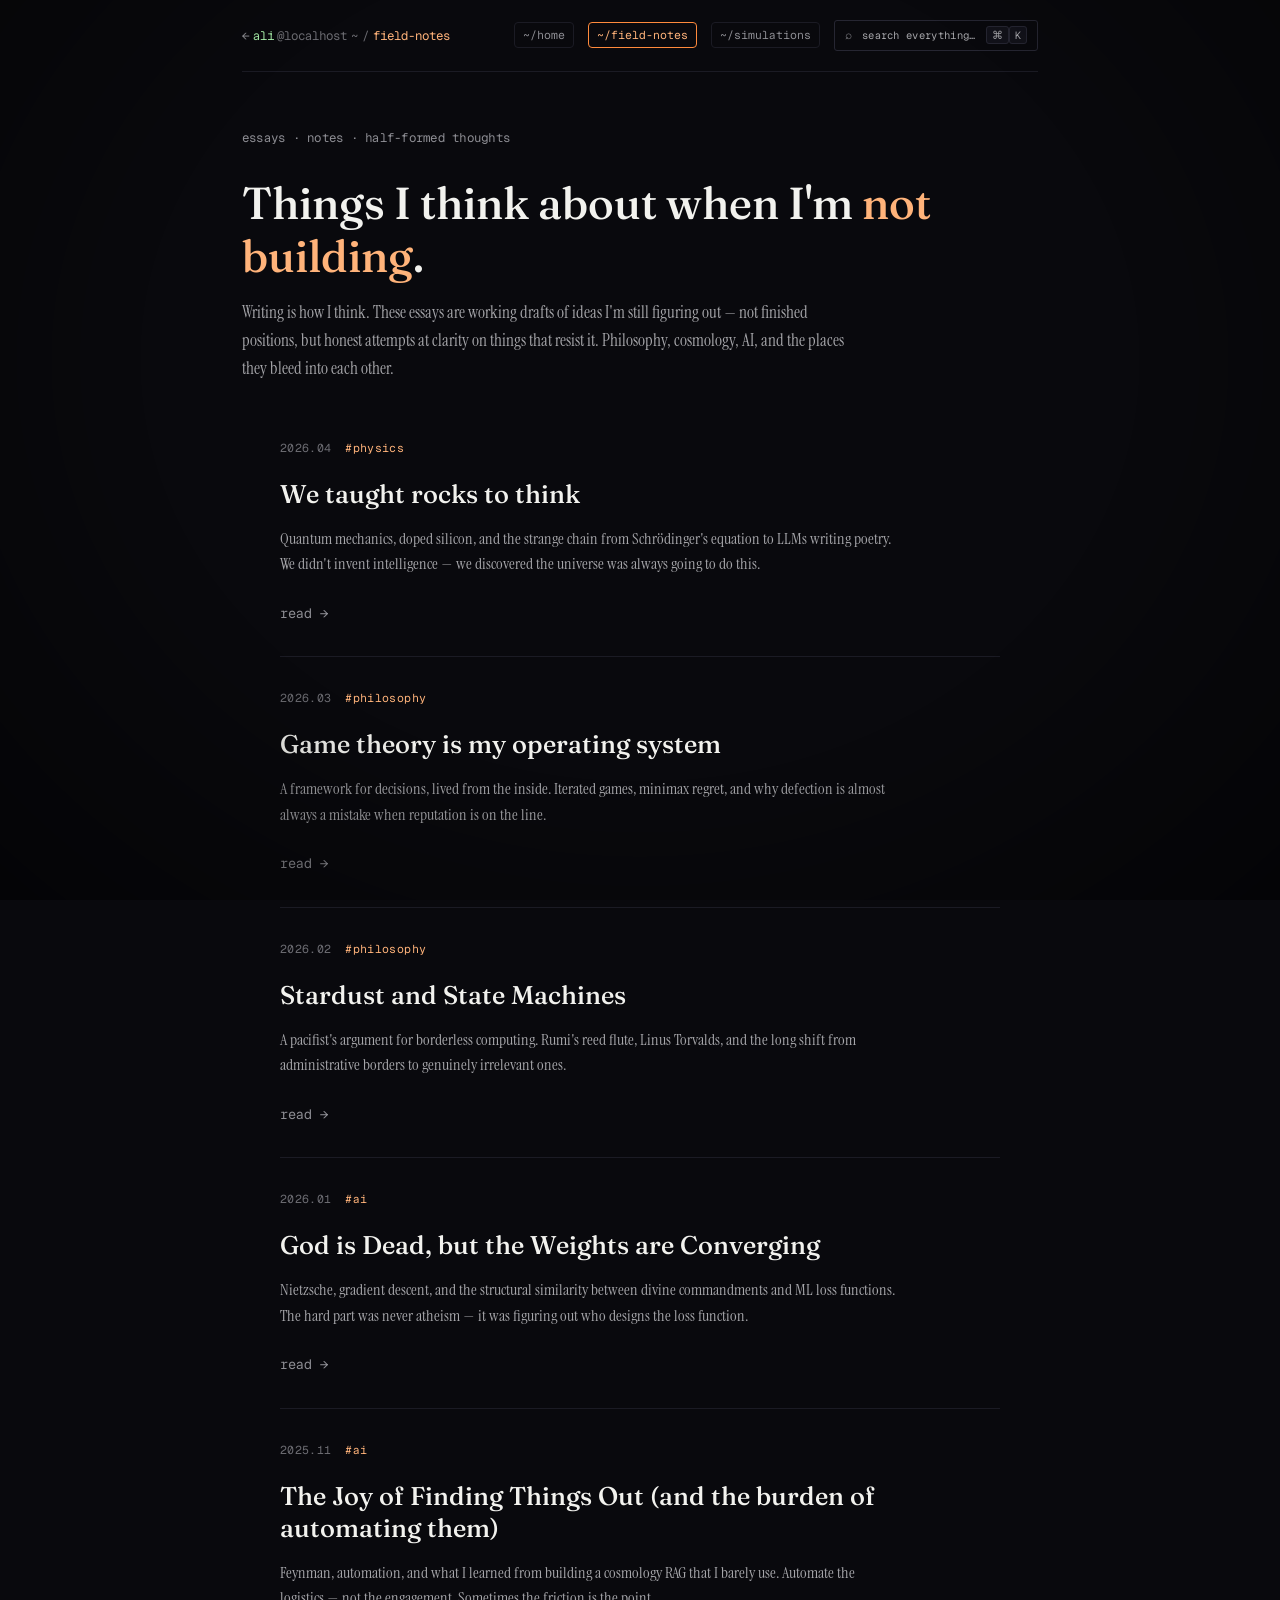
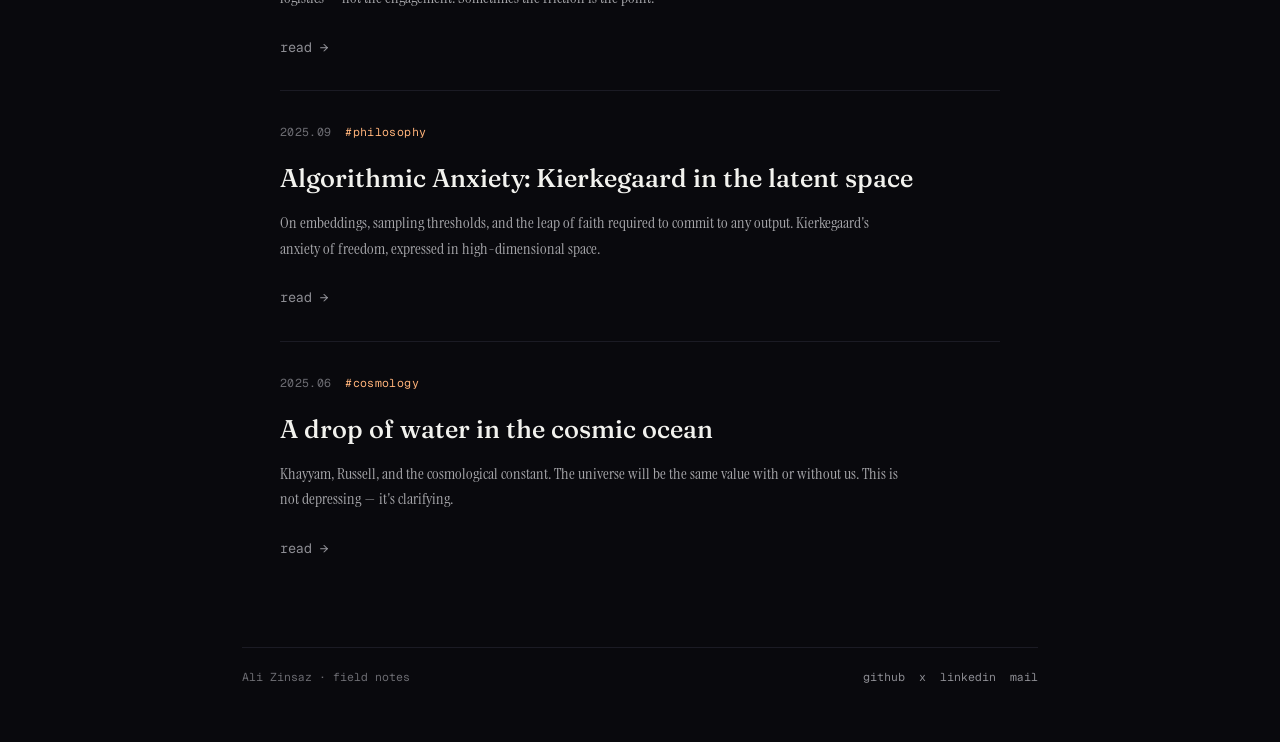
==== commit 5c5e6b96: "Add favicon, consistent nav/footer, simulation sliders, and card thumbnails - Terminal >_ SVG favico" ====
--- a/field-notes/index.html
+++ b/field-notes/index.html
@@ -6,6 +6,7 @@
   <title>Field Notes — Ali Zinsaz</title>
   <meta name="description" content="Essays on philosophy, AI, physics, cosmology, and the things I think about when I'm not building things." />
   <meta name="color-scheme" content="dark" />
+  <link rel="icon" type="image/svg+xml" href="../favicon.svg" />
 
   <meta property="og:type" content="website" />
   <meta property="og:title" content="Field Notes — Ali Zinsaz" />
@@ -32,10 +33,17 @@
         <span class="pb-host">ali</span><span class="pb-sep">@localhost</span>
         <span class="pb-sep">~</span><span class="pb-sep">/</span><span class="pb-path">field-notes</span>
       </div>
-      <div class="pg-worlds" role="list">
-        <a href="../index.html" role="listitem">~/home</a>
-        <a href="index.html" class="active" role="listitem">~/field-notes</a>
-        <a href="../simulations/index.html" role="listitem">~/simulations</a>
+      <div class="pg-nav-right">
+        <div class="pg-worlds" role="list">
+          <a href="../index.html" role="listitem">~/home</a>
+          <a href="index.html" class="active" role="listitem">~/field-notes</a>
+          <a href="../simulations/index.html" role="listitem">~/simulations</a>
+        </div>
+        <button class="topbar-search" id="top-search" aria-label="open search (⌘K)">
+          <span class="ts-glyph" aria-hidden="true">⌕</span>
+          <span class="ts-label">search everything…</span>
+          <span class="ts-key"><kbd aria-hidden="true">⌘</kbd><kbd aria-hidden="true">K</kbd></span>
+        </button>
       </div>
     </nav>
 
@@ -61,6 +69,24 @@
       </nav>
     </footer>
 
+  <!-- ⌘K palette -->
+  <div class="palette-overlay" id="palette" role="dialog" aria-label="command palette" aria-modal="true">
+    <div class="palette">
+      <div class="palette-bar">
+        <span class="palette-dot" aria-hidden="true"></span>
+        <span class="palette-title">search · @azinsaz</span>
+        <span class="palette-esc">esc to close</span>
+      </div>
+      <div class="palette-input-wrap">
+        <input class="palette-input" id="palette-input" type="text" placeholder='try "free will", "kepler", or hit ↓' autocomplete="off" spellcheck="false" aria-label="search" />
+      </div>
+      <div class="palette-list" id="palette-list" role="listbox"></div>
+      <div class="palette-foot">
+        <span><kbd>↑</kbd><kbd>↓</kbd> navigate · <kbd class="ok">↵</kbd> open</span>
+        <span id="palette-count">0</span>
+      </div>
+    </div>
+  </div>
   </main>
 
   <script src="../js/data.js"></script>
@@ -80,5 +106,17 @@
       `).join('');
     })();
   </script>
+  <script src="../js/palette.js"></script>
+  <script>
+    document.getElementById("top-search").addEventListener("click", Palette.open);
+    document.addEventListener("keydown", function(e) {
+      if ((e.metaKey || e.ctrlKey) && e.key.toLowerCase() === "k") {
+        e.preventDefault(); Palette.toggle();
+      }
+      if (e.key === "Escape" && document.getElementById("palette") && !document.getElementById("palette").hidden) {
+        Palette.close();
+      }
+    });
+  </script>
 </body>
 </html>
--- a/css/pages.css
+++ b/css/pages.css
@@ -62,6 +62,15 @@
 }
 .pg-worlds a:hover { color: var(--fg); border-color: var(--rule-2); }
 .pg-worlds a.active { color: var(--accent-text); border-color: var(--accent); }
+
+.pg-nav-right {
+  display: flex;
+  align-items: center;
+  gap: var(--gap-m);
+  flex-shrink: 0;
+}
+.pg-nav-right .pg-worlds { flex-wrap: nowrap; }
+.pg-nav-right .topbar-search { min-width: 0; width: auto; }
 
 /* ══ Hero ════════════════════════════════════════════════ */
 .pg-hero {
@@ -482,6 +491,16 @@
   color: var(--fg-2);
   line-height: 1.55;
 }
+.pg-simcard-canvas {
+  display: block;
+  width: 100%;
+  height: 140px;
+  border-radius: 3px;
+  margin-bottom: var(--gap-m);
+  background: radial-gradient(ellipse at 50% 70%, color-mix(in srgb, var(--bg-1) 92%, var(--accent) 8%) 0%, var(--bg-1) 55%, var(--bg) 100%);
+  border: 1px solid var(--rule);
+  pointer-events: none;
+}
 
 /* ══ Footer ══════════════════════════════════════════════ */
 .pg-footer {
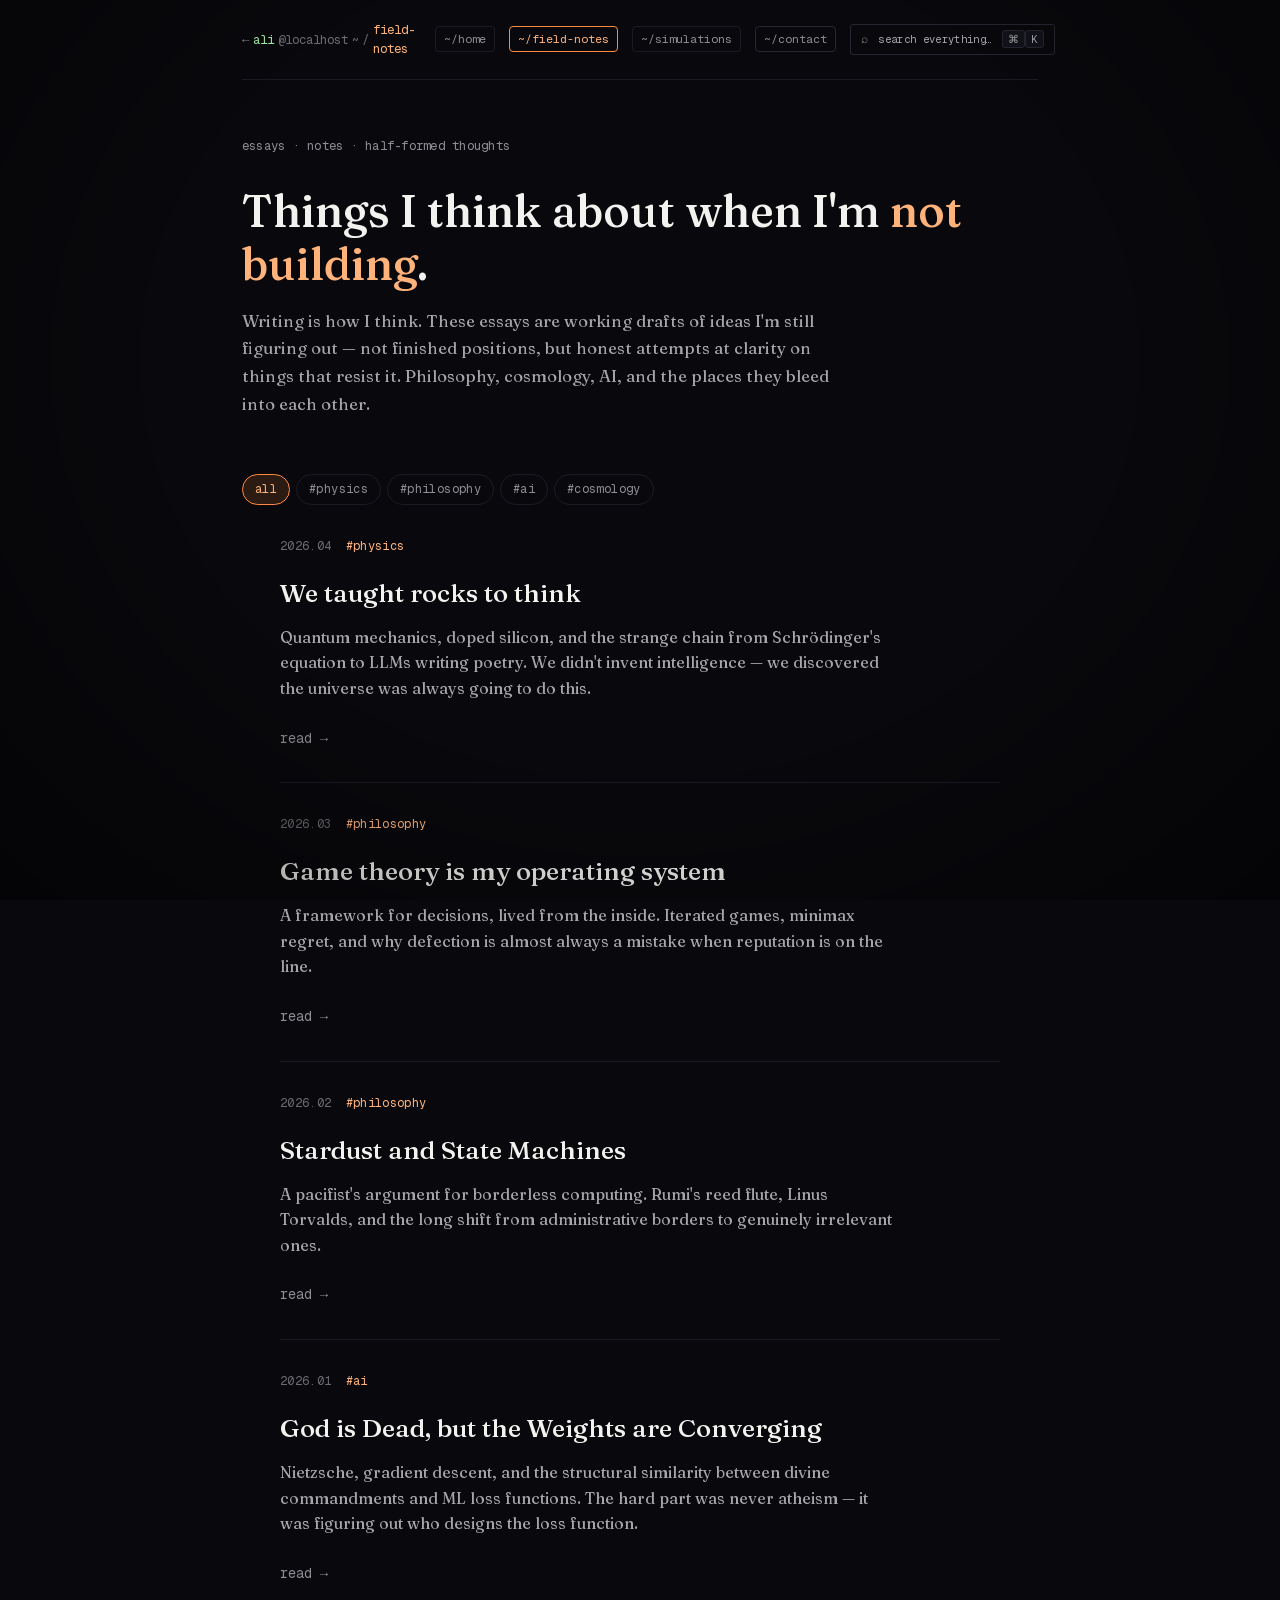
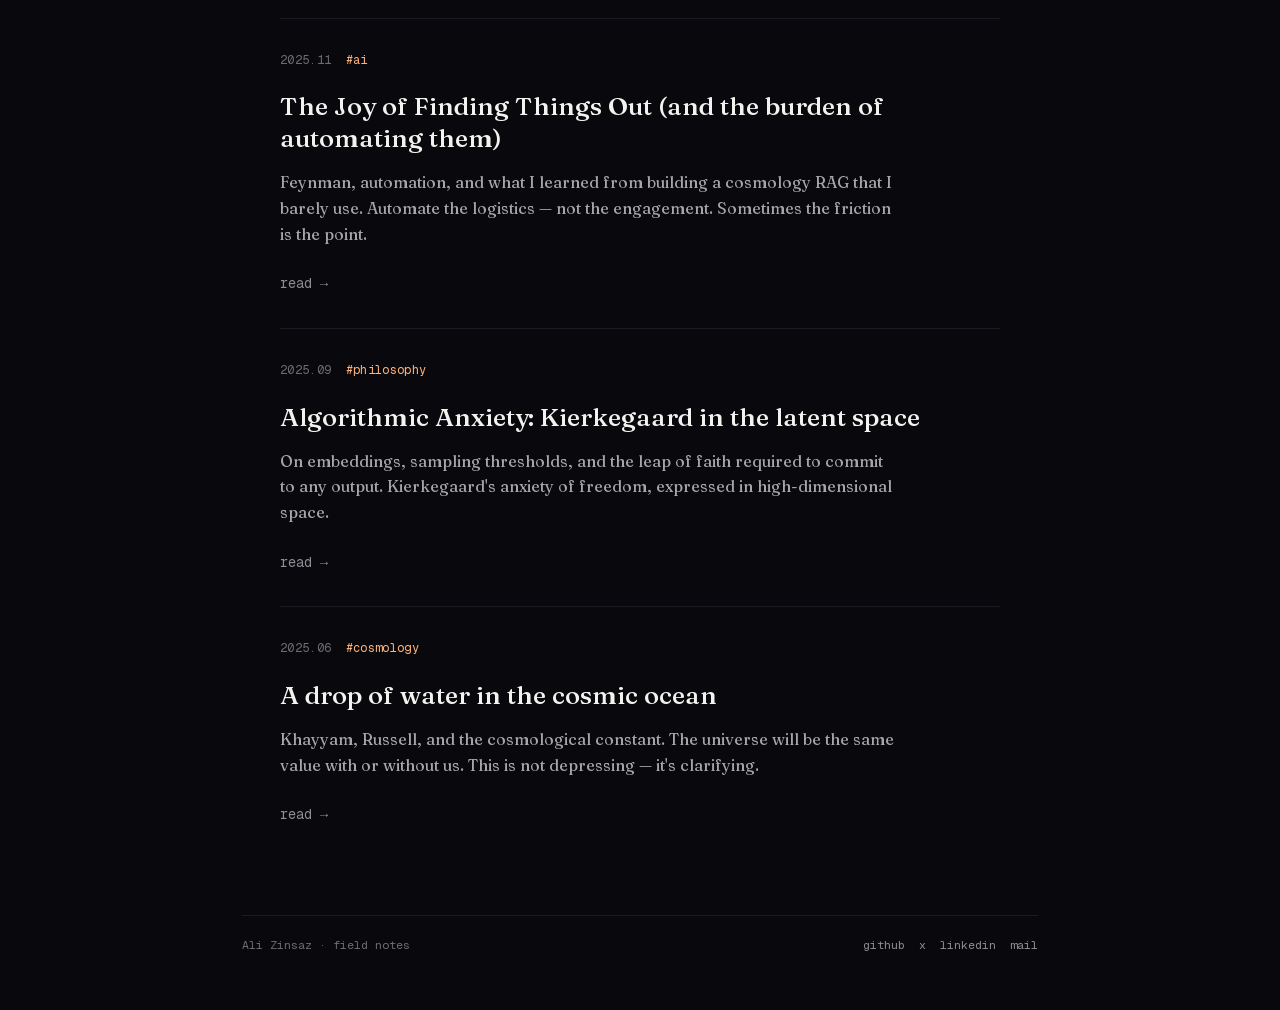
==== commit d370df32: "SEO + AI agent optimization: meta, JSON-LD, llms.txt, mobile UX - Per-page meta upgrade: canonical, " ====
--- a/field-notes/index.html
+++ b/field-notes/index.html
@@ -4,22 +4,70 @@
   <meta charset="utf-8" />
   <meta name="viewport" content="width=device-width, initial-scale=1" />
   <title>Field Notes — Ali Zinsaz</title>
-  <meta name="description" content="Essays on philosophy, AI, physics, cosmology, and the things I think about when I'm not building things." />
+  <meta name="description" content="Essays on philosophy, AI, physics, and cosmology. Working drafts of ideas I'm still figuring out — the things I think about when I'm not building." />
   <meta name="color-scheme" content="dark" />
   <link rel="icon" type="image/svg+xml" href="../favicon.svg" />
+  <link rel="apple-touch-icon" sizes="180x180" href="/apple-touch-icon.png" />
+  <link rel="manifest" href="/site.webmanifest" />
+  <meta name="theme-color" content="#09090d" />
+
+  <link rel="canonical" href="https://alizinsaz.com/field-notes/" />
+  <link rel="alternate" type="text/markdown" title="LLM-friendly site index" href="/llms.txt" />
+  <link rel="alternate" type="text/markdown" title="LLM-friendly full content" href="/llms-full.txt" />
+  <link rel="alternate" type="application/rss+xml" title="Ali Zinsaz — Field Notes (RSS)" href="/feed.xml" />
 
   <meta property="og:type" content="website" />
   <meta property="og:title" content="Field Notes — Ali Zinsaz" />
   <meta property="og:description" content="Essays on philosophy, AI, physics, and the boundaries between them." />
-
-  <link rel="preconnect" href="https://fonts.googleapis.com">
-  <link rel="preconnect" href="https://fonts.gstatic.com" crossorigin>
-  <link href="https://fonts.googleapis.com/css?family=Fraunces:400,500,600,400italic|Instrument+Serif:400,400italic|Geist:400,500,600,700|Geist+Mono:400,500,600&display=swap" rel="stylesheet">
+  <meta property="og:url" content="https://alizinsaz.com/field-notes/" />
+  <meta property="og:image" content="https://alizinsaz.com/og-default.png" />
+  <meta property="og:image:width" content="1200" />
+  <meta property="og:image:height" content="630" />
+  <meta property="og:site_name" content="Ali Zinsaz" />
+  <meta property="og:locale" content="en_US" />
+
+  <meta name="twitter:card" content="summary_large_image" />
+  <meta name="twitter:title" content="Field Notes — Ali Zinsaz" />
+  <meta name="twitter:description" content="Essays on philosophy, AI, physics, and the boundaries between them." />
+  <meta name="twitter:image" content="https://alizinsaz.com/og-default.png" />
+  <link rel="stylesheet" href="../css/fonts.css">
 
   <link rel="stylesheet" href="../css/tokens.css" />
   <link rel="stylesheet" href="../css/layout.css" />
   <link rel="stylesheet" href="../css/effects.css" />
   <link rel="stylesheet" href="../css/pages.css" />
+
+  <script type="application/ld+json">
+  {
+    "@context": "https://schema.org",
+    "@type": "Blog",
+    "url": "https://alizinsaz.com/field-notes/",
+    "name": "Field Notes — Ali Zinsaz",
+    "description": "Essays on philosophy, AI, physics, cosmology, and the things I think about when I'm not building things.",
+    "author": { "@type": "Person", "name": "Ali Zinsaz", "url": "https://alizinsaz.com/" }
+  }
+  </script>
+
+  <script type="application/ld+json">
+  {
+    "@context": "https://schema.org",
+    "@type": "BreadcrumbList",
+    "itemListElement": [
+      {
+        "@type": "ListItem",
+        "position": 1,
+        "name": "Home",
+        "item": "https://alizinsaz.com/"
+      },
+      {
+        "@type": "ListItem",
+        "position": 2,
+        "name": "Field Notes",
+        "item": "https://alizinsaz.com/field-notes/"
+      }
+    ]
+  }
+  </script>
 </head>
 <body>
 
@@ -29,15 +77,16 @@
 
     <nav class="pg-nav" aria-label="site navigation">
       <div class="pg-breadcrumb">
-        <a href="../index.html" class="pg-back" aria-label="home">←</a>
+        <a href="/" class="pg-back" aria-label="home">←</a>
         <span class="pb-host">ali</span><span class="pb-sep">@localhost</span>
         <span class="pb-sep">~</span><span class="pb-sep">/</span><span class="pb-path">field-notes</span>
       </div>
       <div class="pg-nav-right">
         <div class="pg-worlds" role="list">
-          <a href="../index.html" role="listitem">~/home</a>
-          <a href="index.html" class="active" role="listitem">~/field-notes</a>
-          <a href="../simulations/index.html" role="listitem">~/simulations</a>
+          <a href="/" role="listitem">~/home</a>
+          <a href="/field-notes/" class="active" role="listitem">~/field-notes</a>
+          <a href="/simulations/" role="listitem">~/simulations</a>
+          <a href="mailto:azinsaz@gmail.com" role="listitem" class="pg-worlds-contact">~/contact</a>
         </div>
         <button class="topbar-search" id="top-search" aria-label="open search (⌘K)">
           <span class="ts-glyph" aria-hidden="true">⌕</span>
@@ -57,6 +106,14 @@
       </p>
     </header>
 
+    <nav class="fn-tag-filter" id="tag-filter" aria-label="filter by tag">
+      <button data-tag="all" class="fn-tag-btn is-active" aria-pressed="true">all</button>
+      <button data-tag="physics" class="fn-tag-btn" aria-pressed="false">#physics</button>
+      <button data-tag="philosophy" class="fn-tag-btn" aria-pressed="false">#philosophy</button>
+      <button data-tag="ai" class="fn-tag-btn" aria-pressed="false">#ai</button>
+      <button data-tag="cosmology" class="fn-tag-btn" aria-pressed="false">#cosmology</button>
+    </nav>
+
     <section class="pg-postlist" id="postlist" aria-label="essays"></section>
 
     <footer class="pg-footer">
@@ -94,9 +151,9 @@
     (function () {
       const list = document.getElementById('postlist');
       list.innerHTML = DATA.essays.map(e => `
-        <a class="pg-postcard" href="${e.href.replace('field-notes/', '')}">
+        <a class="pg-postcard" href="${e.href.replace('field-notes/', '')}" data-tag="${e.tag}">
           <div class="pg-postcard-meta">
-            <span>${e.date}</span>
+            <time datetime="${e.date.replace('.', '-')}-01">${e.date}</time>
             <span class="tag">#${e.tag}</span>
           </div>
           <h2 class="pg-postcard-h">${e.title}</h2>
@@ -104,6 +161,29 @@
           <span class="pg-postcard-arrow">read →</span>
         </a>
       `).join('');
+
+      // Tag filter
+      const filter = document.getElementById('tag-filter');
+      const cards = () => list.querySelectorAll('.pg-postcard');
+      const applyTag = (tag) => {
+        cards().forEach(c => {
+          c.hidden = (tag !== 'all' && c.dataset.tag !== tag);
+        });
+        filter.querySelectorAll('button').forEach(b => {
+          const on = b.dataset.tag === tag;
+          b.classList.toggle('is-active', on);
+          b.setAttribute('aria-pressed', String(on));
+        });
+        const next = (tag === 'all') ? '#all' : `#tag=${tag}`;
+        if (location.hash !== next) history.replaceState(null, '', next);
+      };
+      filter.addEventListener('click', (e) => {
+        const btn = e.target.closest('button[data-tag]');
+        if (btn) applyTag(btn.dataset.tag);
+      });
+      // restore from hash
+      const m = location.hash.match(/^#tag=([\w-]+)/);
+      if (m) applyTag(m[1]);
     })();
   </script>
   <script src="../js/palette.js"></script>
--- a/css/fonts.css
+++ b/css/fonts.css
@@ -0,0 +1,222 @@
+/* fonts.css — self-hosted Google Fonts (woff2). Latin subset only.
+   Source: fonts.googleapis.com (Fraunces, Geist, Geist Mono). */
+
+/* Fraunces 400 italic — latin-ext */
+@font-face {
+  font-family: 'Fraunces';
+  font-style: italic;
+  font-weight: 400;
+  font-display: swap;
+  src: url('fonts/fraunces-400-italic-latinext.woff2') format('woff2');
+  unicode-range: U+0100-02BA, U+02BD-02C5, U+02C7-02CC, U+02CE-02D7, U+02DD-02FF, U+0304, U+0308, U+0329, U+1D00-1DBF, U+1E00-1E9F, U+1EF2-1EFF, U+2020, U+20A0-20AB, U+20AD-20C0, U+2113, U+2C60-2C7F, U+A720-A7FF;
+}
+
+/* Fraunces 400 italic — latin */
+@font-face {
+  font-family: 'Fraunces';
+  font-style: italic;
+  font-weight: 400;
+  font-display: swap;
+  src: url('fonts/fraunces-400-italic-latin.woff2') format('woff2');
+  unicode-range: U+0000-00FF, U+0131, U+0152-0153, U+02BB-02BC, U+02C6, U+02DA, U+02DC, U+0304, U+0308, U+0329, U+2000-206F, U+20AC, U+2122, U+2191, U+2193, U+2212, U+2215, U+FEFF, U+FFFD;
+}
+
+/* Fraunces 400 normal — latin-ext */
+@font-face {
+  font-family: 'Fraunces';
+  font-style: normal;
+  font-weight: 400;
+  font-display: swap;
+  src: url('fonts/fraunces-400-normal-latinext.woff2') format('woff2');
+  unicode-range: U+0100-02BA, U+02BD-02C5, U+02C7-02CC, U+02CE-02D7, U+02DD-02FF, U+0304, U+0308, U+0329, U+1D00-1DBF, U+1E00-1E9F, U+1EF2-1EFF, U+2020, U+20A0-20AB, U+20AD-20C0, U+2113, U+2C60-2C7F, U+A720-A7FF;
+}
+
+/* Fraunces 400 normal — latin */
+@font-face {
+  font-family: 'Fraunces';
+  font-style: normal;
+  font-weight: 400;
+  font-display: swap;
+  src: url('fonts/fraunces-400-normal-latin.woff2') format('woff2');
+  unicode-range: U+0000-00FF, U+0131, U+0152-0153, U+02BB-02BC, U+02C6, U+02DA, U+02DC, U+0304, U+0308, U+0329, U+2000-206F, U+20AC, U+2122, U+2191, U+2193, U+2212, U+2215, U+FEFF, U+FFFD;
+}
+
+/* Fraunces 500 normal — latin-ext */
+@font-face {
+  font-family: 'Fraunces';
+  font-style: normal;
+  font-weight: 500;
+  font-display: swap;
+  src: url('fonts/fraunces-500-normal-latinext.woff2') format('woff2');
+  unicode-range: U+0100-02BA, U+02BD-02C5, U+02C7-02CC, U+02CE-02D7, U+02DD-02FF, U+0304, U+0308, U+0329, U+1D00-1DBF, U+1E00-1E9F, U+1EF2-1EFF, U+2020, U+20A0-20AB, U+20AD-20C0, U+2113, U+2C60-2C7F, U+A720-A7FF;
+}
+
+/* Fraunces 500 normal — latin */
+@font-face {
+  font-family: 'Fraunces';
+  font-style: normal;
+  font-weight: 500;
+  font-display: swap;
+  src: url('fonts/fraunces-500-normal-latin.woff2') format('woff2');
+  unicode-range: U+0000-00FF, U+0131, U+0152-0153, U+02BB-02BC, U+02C6, U+02DA, U+02DC, U+0304, U+0308, U+0329, U+2000-206F, U+20AC, U+2122, U+2191, U+2193, U+2212, U+2215, U+FEFF, U+FFFD;
+}
+
+/* Fraunces 600 normal — latin-ext */
+@font-face {
+  font-family: 'Fraunces';
+  font-style: normal;
+  font-weight: 600;
+  font-display: swap;
+  src: url('fonts/fraunces-600-normal-latinext.woff2') format('woff2');
+  unicode-range: U+0100-02BA, U+02BD-02C5, U+02C7-02CC, U+02CE-02D7, U+02DD-02FF, U+0304, U+0308, U+0329, U+1D00-1DBF, U+1E00-1E9F, U+1EF2-1EFF, U+2020, U+20A0-20AB, U+20AD-20C0, U+2113, U+2C60-2C7F, U+A720-A7FF;
+}
+
+/* Fraunces 600 normal — latin */
+@font-face {
+  font-family: 'Fraunces';
+  font-style: normal;
+  font-weight: 600;
+  font-display: swap;
+  src: url('fonts/fraunces-600-normal-latin.woff2') format('woff2');
+  unicode-range: U+0000-00FF, U+0131, U+0152-0153, U+02BB-02BC, U+02C6, U+02DA, U+02DC, U+0304, U+0308, U+0329, U+2000-206F, U+20AC, U+2122, U+2191, U+2193, U+2212, U+2215, U+FEFF, U+FFFD;
+}
+
+/* Geist 400 normal — latin-ext */
+@font-face {
+  font-family: 'Geist';
+  font-style: normal;
+  font-weight: 400;
+  font-display: swap;
+  src: url('fonts/geist-400-normal-latinext.woff2') format('woff2');
+  unicode-range: U+0100-02BA, U+02BD-02C5, U+02C7-02CC, U+02CE-02D7, U+02DD-02FF, U+0304, U+0308, U+0329, U+1D00-1DBF, U+1E00-1E9F, U+1EF2-1EFF, U+2020, U+20A0-20AB, U+20AD-20C0, U+2113, U+2C60-2C7F, U+A720-A7FF;
+}
+
+/* Geist 400 normal — latin */
+@font-face {
+  font-family: 'Geist';
+  font-style: normal;
+  font-weight: 400;
+  font-display: swap;
+  src: url('fonts/geist-400-normal-latin.woff2') format('woff2');
+  unicode-range: U+0000-00FF, U+0131, U+0152-0153, U+02BB-02BC, U+02C6, U+02DA, U+02DC, U+0304, U+0308, U+0329, U+2000-206F, U+20AC, U+2122, U+2191, U+2193, U+2212, U+2215, U+FEFF, U+FFFD;
+}
+
+/* Geist 500 normal — latin-ext */
+@font-face {
+  font-family: 'Geist';
+  font-style: normal;
+  font-weight: 500;
+  font-display: swap;
+  src: url('fonts/geist-500-normal-latinext.woff2') format('woff2');
+  unicode-range: U+0100-02BA, U+02BD-02C5, U+02C7-02CC, U+02CE-02D7, U+02DD-02FF, U+0304, U+0308, U+0329, U+1D00-1DBF, U+1E00-1E9F, U+1EF2-1EFF, U+2020, U+20A0-20AB, U+20AD-20C0, U+2113, U+2C60-2C7F, U+A720-A7FF;
+}
+
+/* Geist 500 normal — latin */
+@font-face {
+  font-family: 'Geist';
+  font-style: normal;
+  font-weight: 500;
+  font-display: swap;
+  src: url('fonts/geist-500-normal-latin.woff2') format('woff2');
+  unicode-range: U+0000-00FF, U+0131, U+0152-0153, U+02BB-02BC, U+02C6, U+02DA, U+02DC, U+0304, U+0308, U+0329, U+2000-206F, U+20AC, U+2122, U+2191, U+2193, U+2212, U+2215, U+FEFF, U+FFFD;
+}
+
+/* Geist 600 normal — latin-ext */
+@font-face {
+  font-family: 'Geist';
+  font-style: normal;
+  font-weight: 600;
+  font-display: swap;
+  src: url('fonts/geist-600-normal-latinext.woff2') format('woff2');
+  unicode-range: U+0100-02BA, U+02BD-02C5, U+02C7-02CC, U+02CE-02D7, U+02DD-02FF, U+0304, U+0308, U+0329, U+1D00-1DBF, U+1E00-1E9F, U+1EF2-1EFF, U+2020, U+20A0-20AB, U+20AD-20C0, U+2113, U+2C60-2C7F, U+A720-A7FF;
+}
+
+/* Geist 600 normal — latin */
+@font-face {
+  font-family: 'Geist';
+  font-style: normal;
+  font-weight: 600;
+  font-display: swap;
+  src: url('fonts/geist-600-normal-latin.woff2') format('woff2');
+  unicode-range: U+0000-00FF, U+0131, U+0152-0153, U+02BB-02BC, U+02C6, U+02DA, U+02DC, U+0304, U+0308, U+0329, U+2000-206F, U+20AC, U+2122, U+2191, U+2193, U+2212, U+2215, U+FEFF, U+FFFD;
+}
+
+/* Geist 700 normal — latin-ext */
+@font-face {
+  font-family: 'Geist';
+  font-style: normal;
+  font-weight: 700;
+  font-display: swap;
+  src: url('fonts/geist-700-normal-latinext.woff2') format('woff2');
+  unicode-range: U+0100-02BA, U+02BD-02C5, U+02C7-02CC, U+02CE-02D7, U+02DD-02FF, U+0304, U+0308, U+0329, U+1D00-1DBF, U+1E00-1E9F, U+1EF2-1EFF, U+2020, U+20A0-20AB, U+20AD-20C0, U+2113, U+2C60-2C7F, U+A720-A7FF;
+}
+
+/* Geist 700 normal — latin */
+@font-face {
+  font-family: 'Geist';
+  font-style: normal;
+  font-weight: 700;
+  font-display: swap;
+  src: url('fonts/geist-700-normal-latin.woff2') format('woff2');
+  unicode-range: U+0000-00FF, U+0131, U+0152-0153, U+02BB-02BC, U+02C6, U+02DA, U+02DC, U+0304, U+0308, U+0329, U+2000-206F, U+20AC, U+2122, U+2191, U+2193, U+2212, U+2215, U+FEFF, U+FFFD;
+}
+
+/* Geist Mono 400 normal — latin-ext */
+@font-face {
+  font-family: 'Geist Mono';
+  font-style: normal;
+  font-weight: 400;
+  font-display: swap;
+  src: url('fonts/geist-mono-400-normal-latinext.woff2') format('woff2');
+  unicode-range: U+0100-02BA, U+02BD-02C5, U+02C7-02CC, U+02CE-02D7, U+02DD-02FF, U+0304, U+0308, U+0329, U+1D00-1DBF, U+1E00-1E9F, U+1EF2-1EFF, U+2020, U+20A0-20AB, U+20AD-20C0, U+2113, U+2C60-2C7F, U+A720-A7FF;
+}
+
+/* Geist Mono 400 normal — latin */
+@font-face {
+  font-family: 'Geist Mono';
+  font-style: normal;
+  font-weight: 400;
+  font-display: swap;
+  src: url('fonts/geist-mono-400-normal-latin.woff2') format('woff2');
+  unicode-range: U+0000-00FF, U+0131, U+0152-0153, U+02BB-02BC, U+02C6, U+02DA, U+02DC, U+0304, U+0308, U+0329, U+2000-206F, U+20AC, U+2122, U+2191, U+2193, U+2212, U+2215, U+FEFF, U+FFFD;
+}
+
+/* Geist Mono 500 normal — latin-ext */
+@font-face {
+  font-family: 'Geist Mono';
+  font-style: normal;
+  font-weight: 500;
+  font-display: swap;
+  src: url('fonts/geist-mono-500-normal-latinext.woff2') format('woff2');
+  unicode-range: U+0100-02BA, U+02BD-02C5, U+02C7-02CC, U+02CE-02D7, U+02DD-02FF, U+0304, U+0308, U+0329, U+1D00-1DBF, U+1E00-1E9F, U+1EF2-1EFF, U+2020, U+20A0-20AB, U+20AD-20C0, U+2113, U+2C60-2C7F, U+A720-A7FF;
+}
+
+/* Geist Mono 500 normal — latin */
+@font-face {
+  font-family: 'Geist Mono';
+  font-style: normal;
+  font-weight: 500;
+  font-display: swap;
+  src: url('fonts/geist-mono-500-normal-latin.woff2') format('woff2');
+  unicode-range: U+0000-00FF, U+0131, U+0152-0153, U+02BB-02BC, U+02C6, U+02DA, U+02DC, U+0304, U+0308, U+0329, U+2000-206F, U+20AC, U+2122, U+2191, U+2193, U+2212, U+2215, U+FEFF, U+FFFD;
+}
+
+/* Geist Mono 600 normal — latin-ext */
+@font-face {
+  font-family: 'Geist Mono';
+  font-style: normal;
+  font-weight: 600;
+  font-display: swap;
+  src: url('fonts/geist-mono-600-normal-latinext.woff2') format('woff2');
+  unicode-range: U+0100-02BA, U+02BD-02C5, U+02C7-02CC, U+02CE-02D7, U+02DD-02FF, U+0304, U+0308, U+0329, U+1D00-1DBF, U+1E00-1E9F, U+1EF2-1EFF, U+2020, U+20A0-20AB, U+20AD-20C0, U+2113, U+2C60-2C7F, U+A720-A7FF;
+}
+
+/* Geist Mono 600 normal — latin */
+@font-face {
+  font-family: 'Geist Mono';
+  font-style: normal;
+  font-weight: 600;
+  font-display: swap;
+  src: url('fonts/geist-mono-600-normal-latin.woff2') format('woff2');
+  unicode-range: U+0000-00FF, U+0131, U+0152-0153, U+02BB-02BC, U+02C6, U+02DA, U+02DC, U+0304, U+0308, U+0329, U+2000-206F, U+20AC, U+2122, U+2191, U+2193, U+2212, U+2215, U+FEFF, U+FFFD;
+}
--- a/css/tokens.css
+++ b/css/tokens.css
@@ -46,8 +46,8 @@
 
   /* Fonts */
   --font-ui:      'Geist', -apple-system, BlinkMacSystemFont, "Segoe UI", sans-serif;
-  --font-display: 'Fraunces', 'Instrument Serif', Georgia, serif;
-  --font-serif:   'Instrument Serif', Georgia, serif;
+  --font-display: 'Fraunces', Georgia, serif;
+  --font-serif:   'Fraunces', Georgia, serif;
   --font-mono:    'Geist Mono', ui-monospace, "SF Mono", Menlo, Consolas, monospace;
 
   /* Easing + motion */
@@ -66,6 +66,12 @@
   --sb-w:    280px;
   --main-w:  860px;
   --content-w: 860px;
+
+  /* Type scale */
+  --fs-xxs: 11px;   /* terminal HUD chrome only */
+  --fs-xs:  12px;   /* eyebrow labels, dates, tag chips */
+  --fs-sm:  13px;   /* secondary content labels, callouts */
+  --fs-md:  16px;   /* body — matches default */
 }
 
 /* ── Reset ─────────────────────────────────────── */
@@ -85,7 +91,7 @@
   background: var(--bg);
   color: var(--fg);
   font-family: var(--font-ui);
-  font-size: 15px;
+  font-size: 16px;
   line-height: 1.55;
   -webkit-font-smoothing: antialiased;
   -moz-osx-font-smoothing: grayscale;
--- a/css/layout.css
+++ b/css/layout.css
@@ -361,7 +361,7 @@
 .hero-id {
   margin: 0 0 18px;
   font-family: var(--font-mono);
-  font-size: 10.5px;
+  font-size: var(--fs-xs);
   letter-spacing: 0.18em;
   text-transform: uppercase;
   color: var(--fg-3);
@@ -517,7 +517,7 @@
   align-items: baseline;
 }
 .t-list .row .slug { color: var(--fg); }
-.t-list .row .yr { color: var(--fg-3); font-size: 11px; }
+.t-list .row .yr { color: var(--fg-3); font-size: var(--fs-xs); }
 
 .t-essays .er {
   display: grid;
@@ -527,10 +527,10 @@
   font-size: 12.5px;
   align-items: baseline;
 }
-.t-essays .er .d { color: var(--fg-3); font-size: 11px; }
+.t-essays .er .d { color: var(--fg-3); font-size: var(--fs-xs); }
 .t-essays .er .t { color: var(--fg); cursor: pointer; }
 .t-essays .er .t:hover { color: var(--accent); }
-.t-essays .er .tg { color: var(--fg-3); font-size: 10.5px; text-align: right; }
+.t-essays .er .tg { color: var(--fg-3); font-size: var(--fs-xs); text-align: right; }
 
 .t-bel {
   padding: 4px 0 0;
@@ -766,7 +766,7 @@
 .work-slug { color: var(--fg); letter-spacing: -0.003em; }
 .work:hover .work-slug { color: var(--accent); }
 .work-role { color: var(--fg-2); font-family: var(--font-ui); font-size: 14px; }
-.work-year { color: var(--fg-3); font-size: 11px; letter-spacing: 0.03em; }
+.work-year { color: var(--fg-3); font-size: var(--fs-xs); letter-spacing: 0.03em; }
 
 /* ══ Experiments section ═══════════════════════════════ */
 .sec-exp .exp {
@@ -939,7 +939,7 @@
 }
 .exp-more {
   font-family: var(--font-mono);
-  font-size: 11px;
+  font-size: var(--fs-sm);
   letter-spacing: 0.04em;
   color: var(--fg-3);
   border-bottom: 1px dashed var(--rule-2);
@@ -1181,18 +1181,58 @@
 
 /* ══ Responsive ══════════════════════════════════════ */
 @media (max-width: 900px) {
-  .hero { padding: 56px 22px 28px; }
-  .below { padding: 40px 22px 52px; }
+  .hero {
+    padding: 56px 22px 28px;
+    display: flex;
+    flex-direction: column;
+  }
+  /* On mobile the bright terminal dominates the hero; push it below
+     the headline + chips so the H1 lands first. */
+  .hero > .hero-id   { order: 0; }
+  .hero > .hero-h    { order: 1; }
+  .hero > .chips     { order: 2; margin-top: 8px; }
+  .hero > .hero-hint { order: 3; display: none; } /* keyboard hint isn't useful on touch */
+  .hero > .terminal  { order: 4; margin-top: 18px; }
+
+  /* Home topbar: collapse search to icon, allow nav wrap. */
+  .topbar { padding: 10px 16px; gap: 10px; flex-wrap: wrap; min-height: 0; }
+  .topbar .topbar-spacer { display: none; }
+  .topbar-search {
+    min-width: 0;
+    flex: 0 0 auto;
+    width: auto;
+    padding: 5px 8px;
+  }
+  .topbar .ts-label { display: none; }
+
   .foot { padding: 22px 22px 48px; }
-  .topbar { padding: 11px 16px; gap: 8px; flex-wrap: wrap; }
-  .topbar-search { min-width: 0; flex: 1; }
-  .terminal-body { height: 300px; }
+  .terminal-body { height: 240px; }
   .chips { gap: 8px; }
-  .chip { padding: 5px 11px; font-size: 11.5px; }
-  .essay { grid-template-columns: 72px 1fr; }
+  /* Chips and tabs hit the WCAG 2.1 AAA 44px touch-target minimum on touch viewports.
+     The visual look (compact 11.5px label) is preserved via font-size + padding tuning. */
+  .chip {
+    padding: 11px 14px;
+    font-size: 11.5px;
+    min-height: 44px;
+  }
+  .exp-tab { min-height: 44px; padding: 12px 14px; }
+  .essay { grid-template-columns: 72px 1fr; min-height: 44px; }
   .essay-tag { display: none; }
-  .work { grid-template-columns: 130px 1fr; }
+  .work { grid-template-columns: 130px 1fr; min-height: 44px; }
   .work-year { display: none; }
+  /* Topbar + kernel reopener + footer social icons: bump padding so each tap target
+     reaches the 44px minimum without changing visual density. */
+  .topbar-search { min-height: 44px; padding: 10px 12px; }
+  .kwin-reopen { min-height: 44px; padding: 10px 14px; }
+  .foot-icons a {
+    padding: 15px 14px;
+    margin-left: 0;
+    min-width: 44px;
+    min-height: 44px;
+    justify-content: center;
+  }
+  .exp-more { display: inline-flex; align-items: center; min-height: 44px; }
+  .sec-meta a { display: inline-flex; align-items: center; min-height: 44px; }
 
   .kwin {
     bottom: 12px;
--- a/css/pages.css
+++ b/css/pages.css
@@ -307,7 +307,7 @@
 }
 .pg-article-meta {
   font-family: var(--font-mono);
-  font-size: 0.78rem;
+  font-size: var(--fs-xs);
   color: var(--fg-4);
   display: flex;
   gap: var(--gap-m);
@@ -408,7 +408,7 @@
 
 .pg-postcard-meta {
   font-family: var(--font-mono);
-  font-size: 0.72rem;
+  font-size: var(--fs-xs);
   color: var(--fg-4);
   margin-bottom: var(--gap-xs);
   display: flex;
@@ -519,10 +519,89 @@
 .pg-footer a:hover { color: var(--fg); }
 .pg-footer-links { display: flex; gap: var(--gap-m); }
 
+/* Contact link in worlds nav — subtle accent variant */
+.pg-worlds-contact {
+  border-color: var(--rule-2) !important;
+  color: var(--fg-3);
+}
+.pg-worlds-contact:hover { color: var(--accent-text); border-color: var(--accent-d) !important; }
+
+/* ══ Tag filter (field-notes index) ═════════════════════ */
+.fn-tag-filter {
+  display: flex;
+  flex-wrap: wrap;
+  gap: var(--gap-xs);
+  margin: var(--gap-l) 0 var(--gap-xl);
+}
+.fn-tag-btn {
+  font-family: var(--font-mono);
+  font-size: var(--fs-xs);
+  color: var(--fg-3);
+  background: transparent;
+  border: 1px solid var(--rule);
+  border-radius: 999px;
+  padding: 5px 12px;
+  letter-spacing: 0.03em;
+  cursor: pointer;
+  transition: color 0.15s var(--ease), border-color 0.15s var(--ease), background-color 0.15s var(--ease);
+}
+.fn-tag-btn:hover { color: var(--fg); border-color: var(--rule-2); }
+.fn-tag-btn.is-active {
+  color: var(--accent-text);
+  border-color: var(--accent);
+  background: var(--accent-g);
+}
+
 /* ══ Responsive ══════════════════════════════════════════ */
+@media (max-width: 900px) {
+  /* Breadcrumb: keep on one line, scroll horizontally if too long.
+     This prevents path slugs like "rocks-that-think" from breaking
+     across multiple lines awkwardly. */
+  .pg-breadcrumb {
+    white-space: nowrap;
+    overflow-x: auto;
+    scrollbar-width: none;
+    max-width: 100%;
+  }
+  .pg-breadcrumb::-webkit-scrollbar { display: none; }
+
+  /* On the field-notes / simulations index pages the nav is breadcrumb +
+     pg-nav-right (worlds + search). At <900px stack vertically and let
+     pg-worlds wrap, so nothing gets cropped. */
+  .pg-nav { flex-direction: column; align-items: stretch; gap: var(--gap-s); }
+  .pg-nav-right { flex-wrap: wrap; gap: var(--gap-s); }
+  .pg-nav-right .pg-worlds { flex-wrap: wrap; }
+  /* Icon-only search on subpages too. */
+  .pg-nav-right .topbar-search { padding: 5px 8px; }
+  .pg-nav-right .ts-label { display: none; }
+}
+
 @media (max-width: 600px) {
   .pg-page { padding: 0 var(--gap-l) var(--gap-xxl); }
-  .pg-nav { flex-direction: column; align-items: flex-start; gap: var(--gap-s); }
   .pg-worlds { gap: var(--gap-xs); }
   .pg-footer { flex-direction: column; align-items: flex-start; }
-}
+  /* Hide the contact link on small screens to preserve nav real estate.
+     Specificity must beat `.pg-worlds a` from the touch-target block. */
+  .pg-worlds a.pg-worlds-contact { display: none; }
+}
+
+/* Touch-target sizing — every interactive element should be at least 44px tall
+   on touch viewports. Apply at <900px which covers tablets + phones. */
+@media (max-width: 900px) {
+  .pg-worlds a {
+    padding: 10px 12px;
+    min-height: 44px;
+    display: inline-flex;
+    align-items: center;
+  }
+  .fn-tag-btn {
+    padding: 11px 14px;
+    min-height: 44px;
+  }
+  .pg-postcard-arrow,
+  .pg-article-nav a {
+    min-height: 44px;
+    display: inline-flex;
+    align-items: center;
+  }
+}
